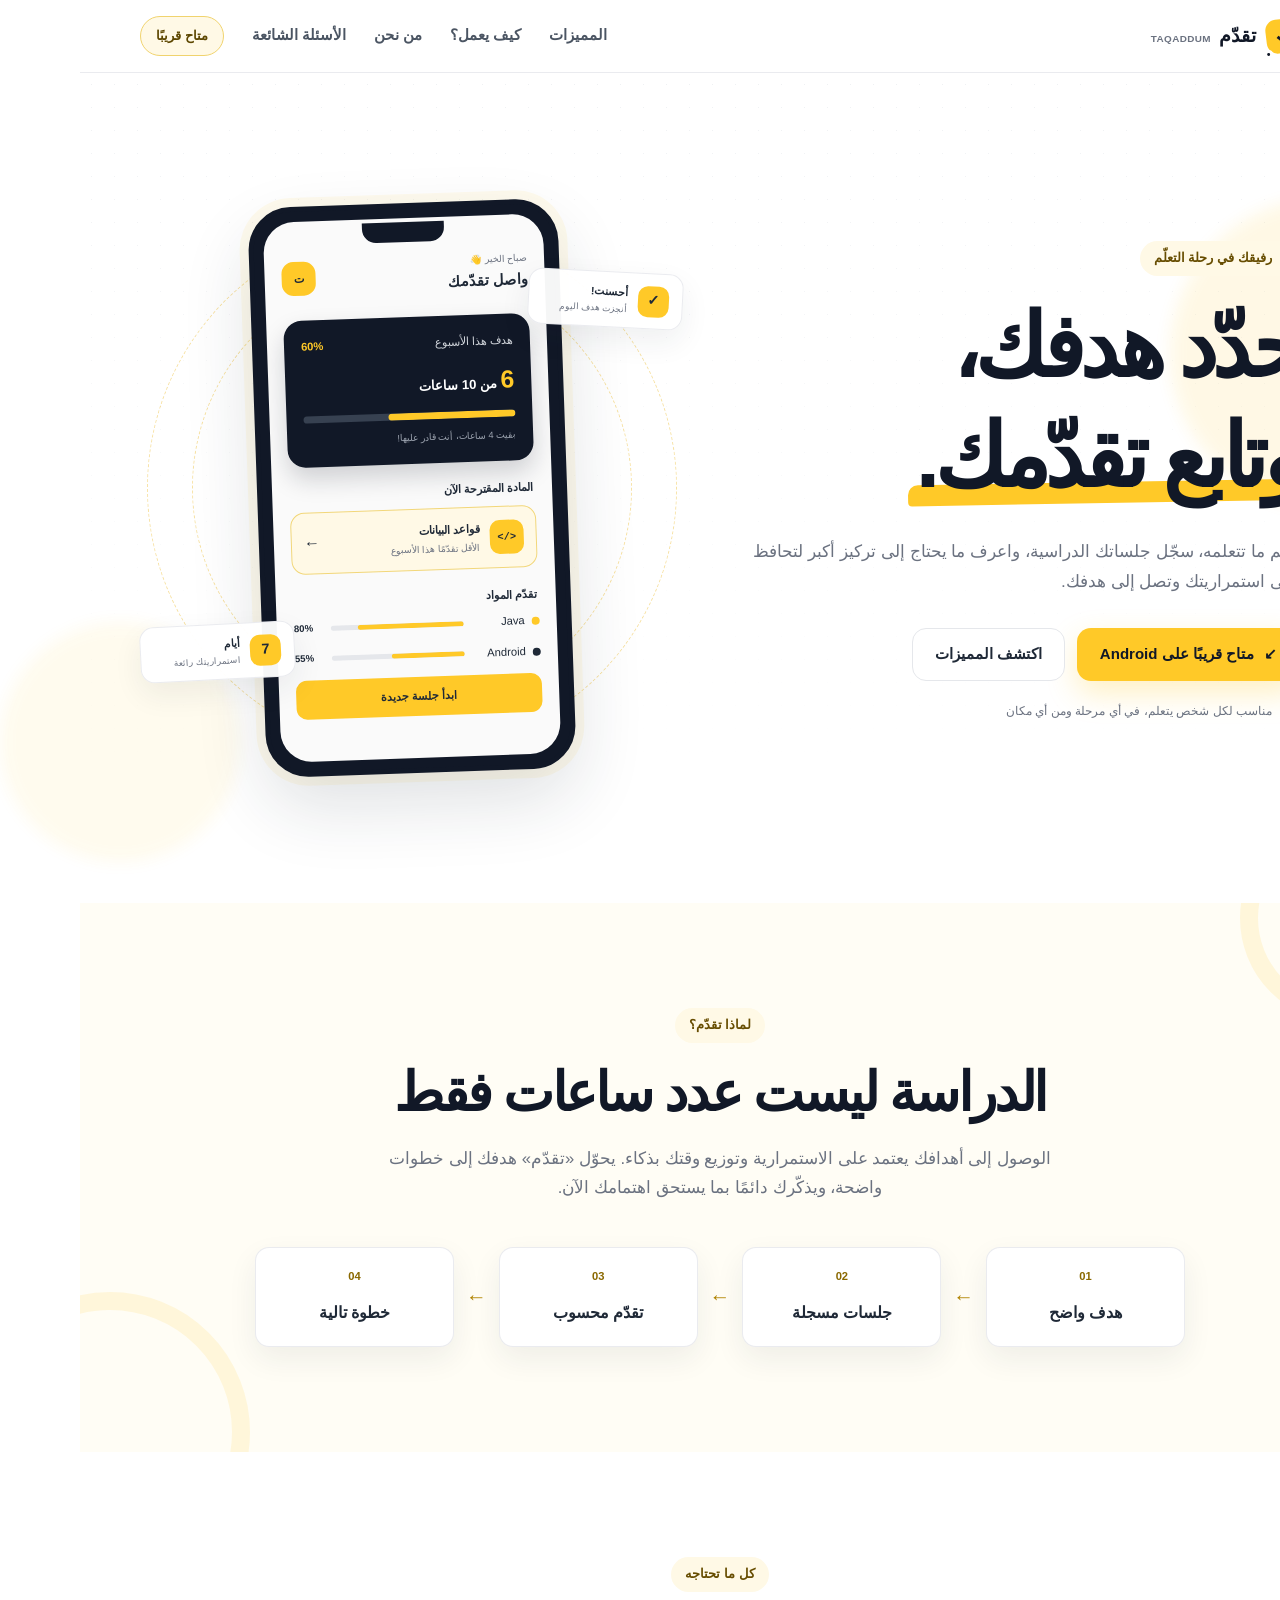
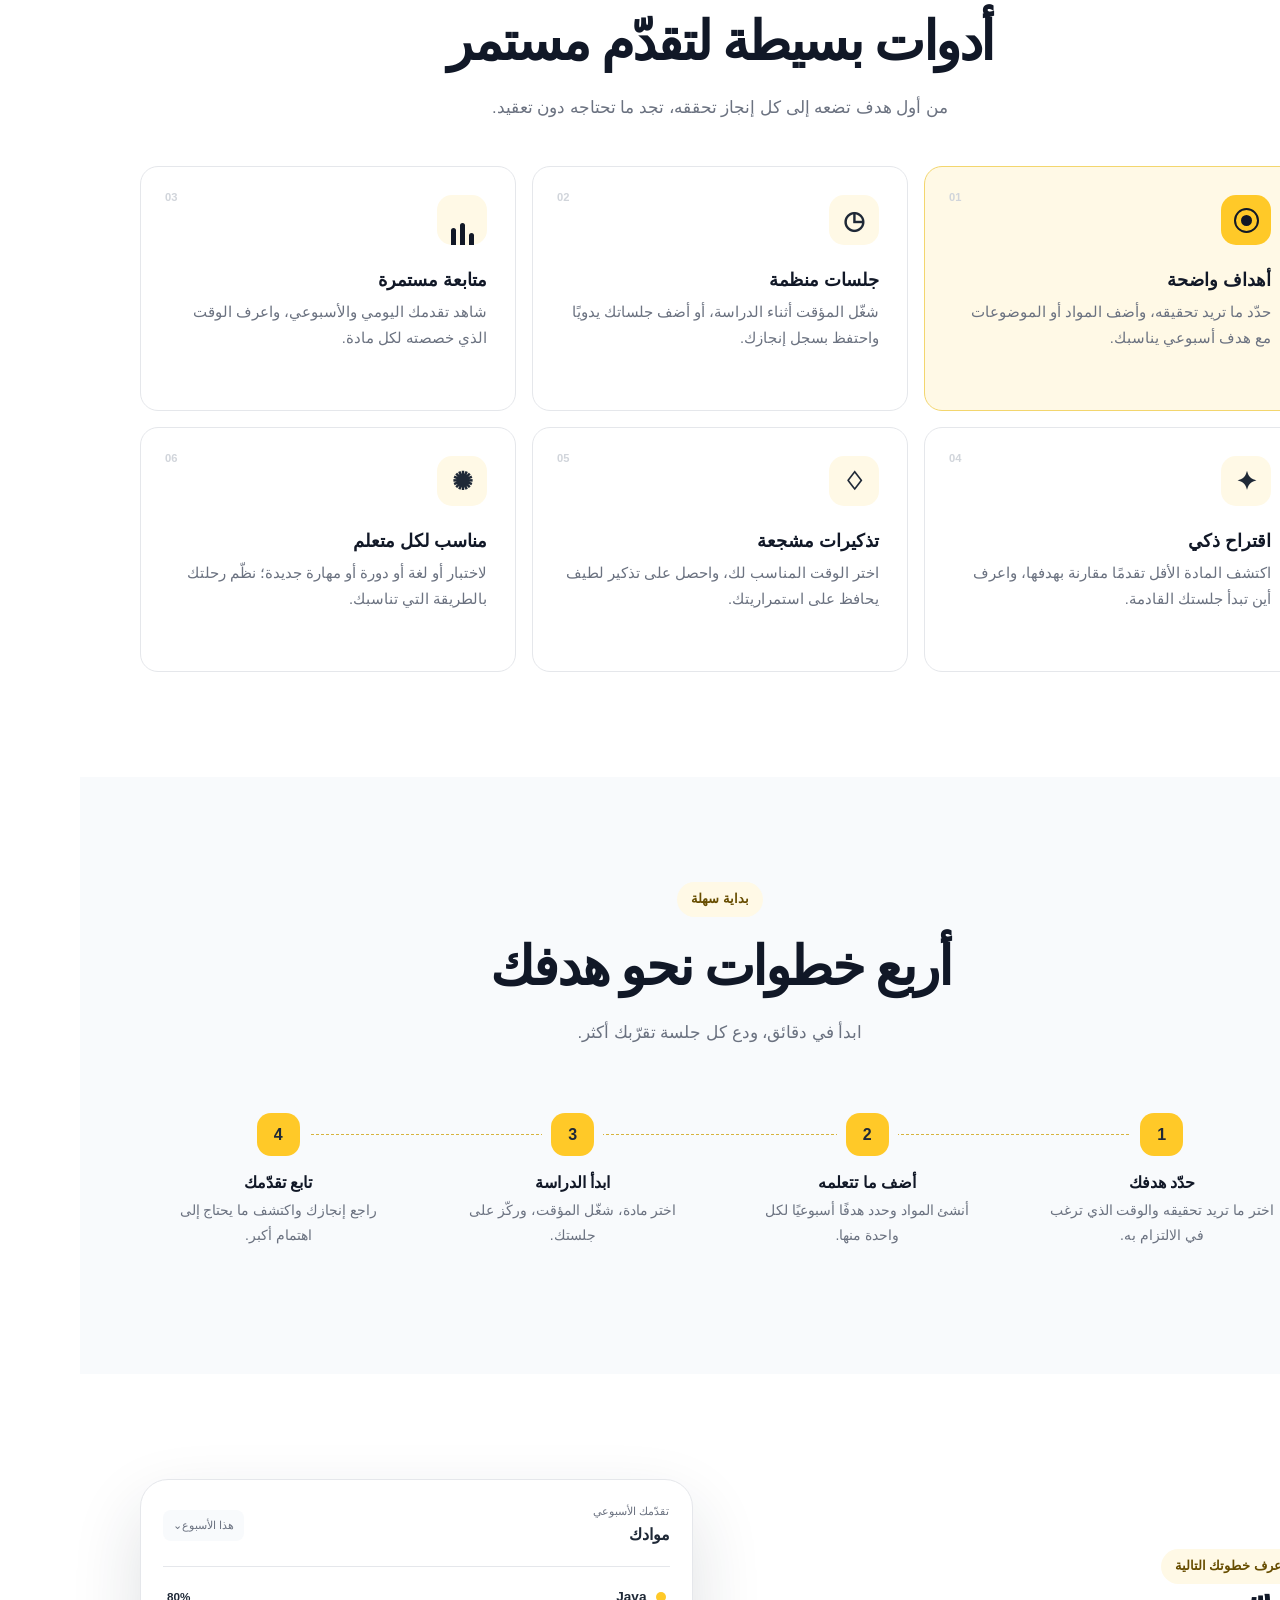
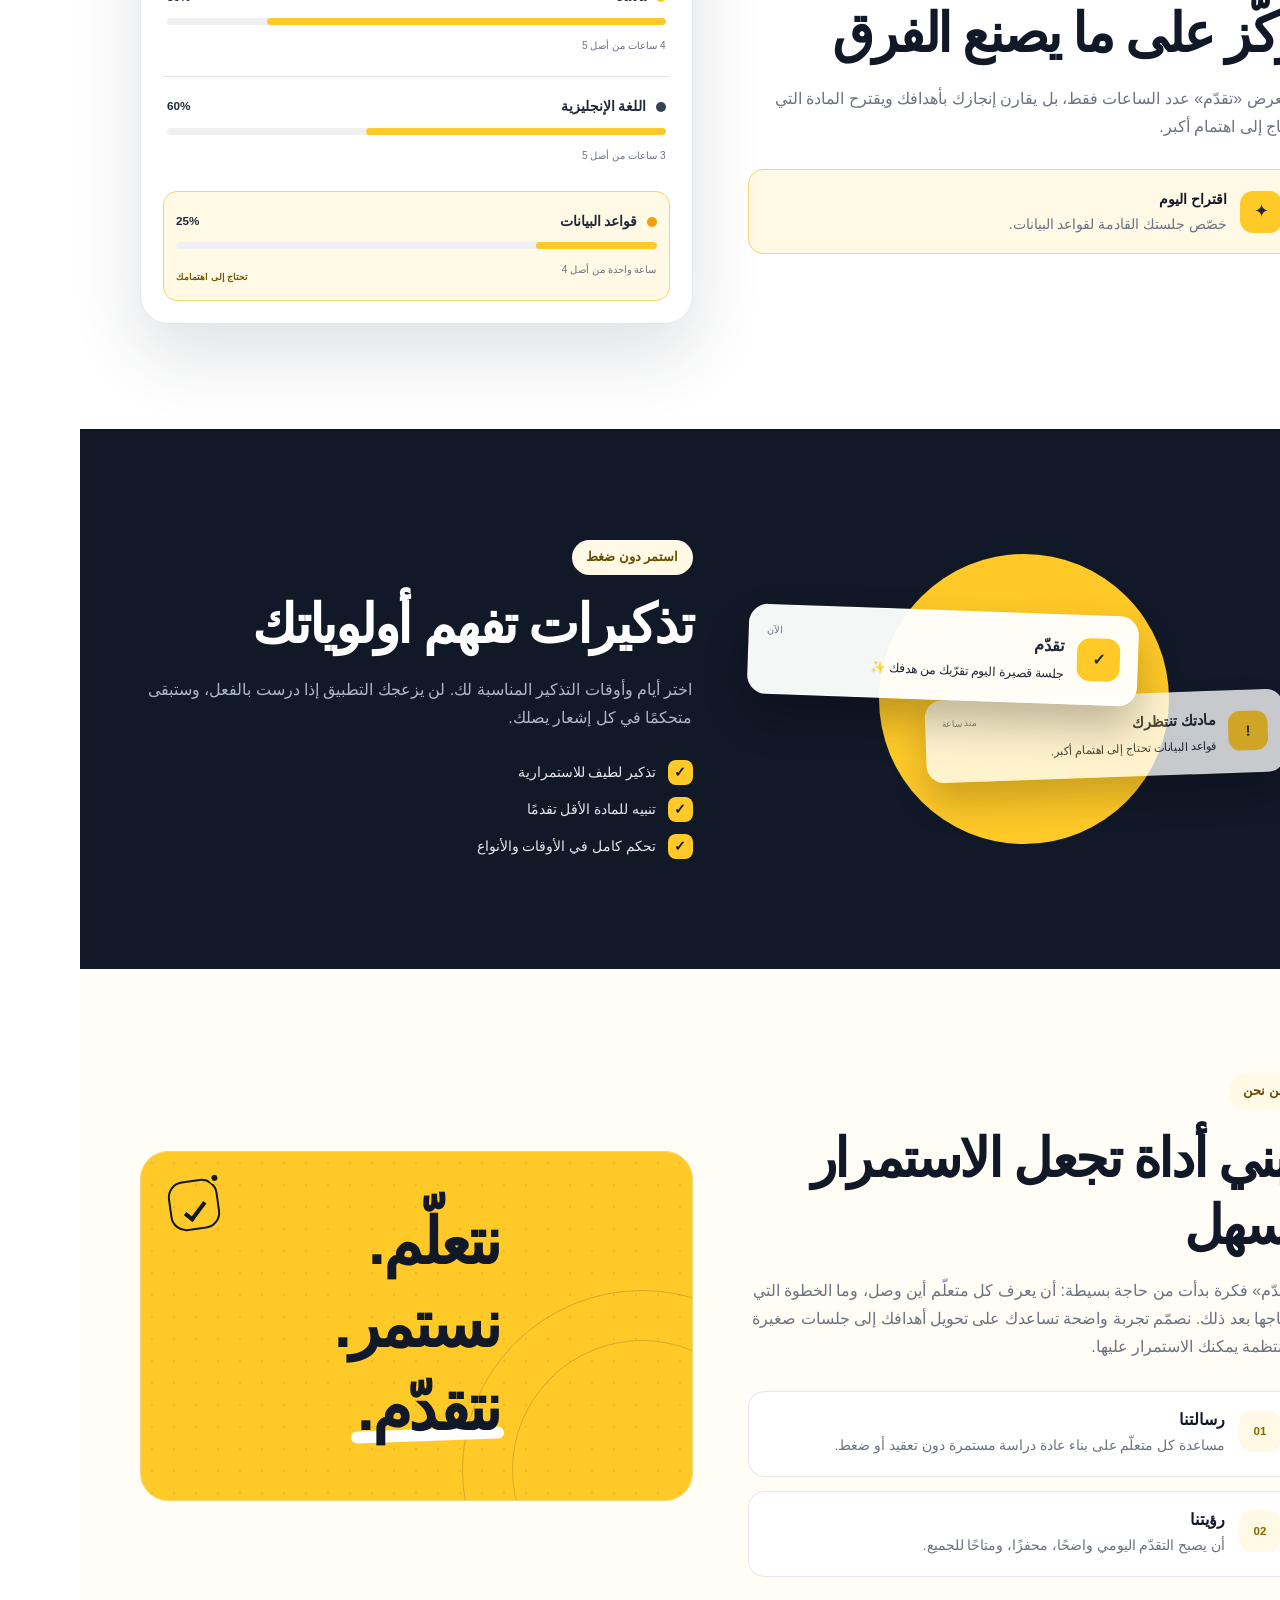
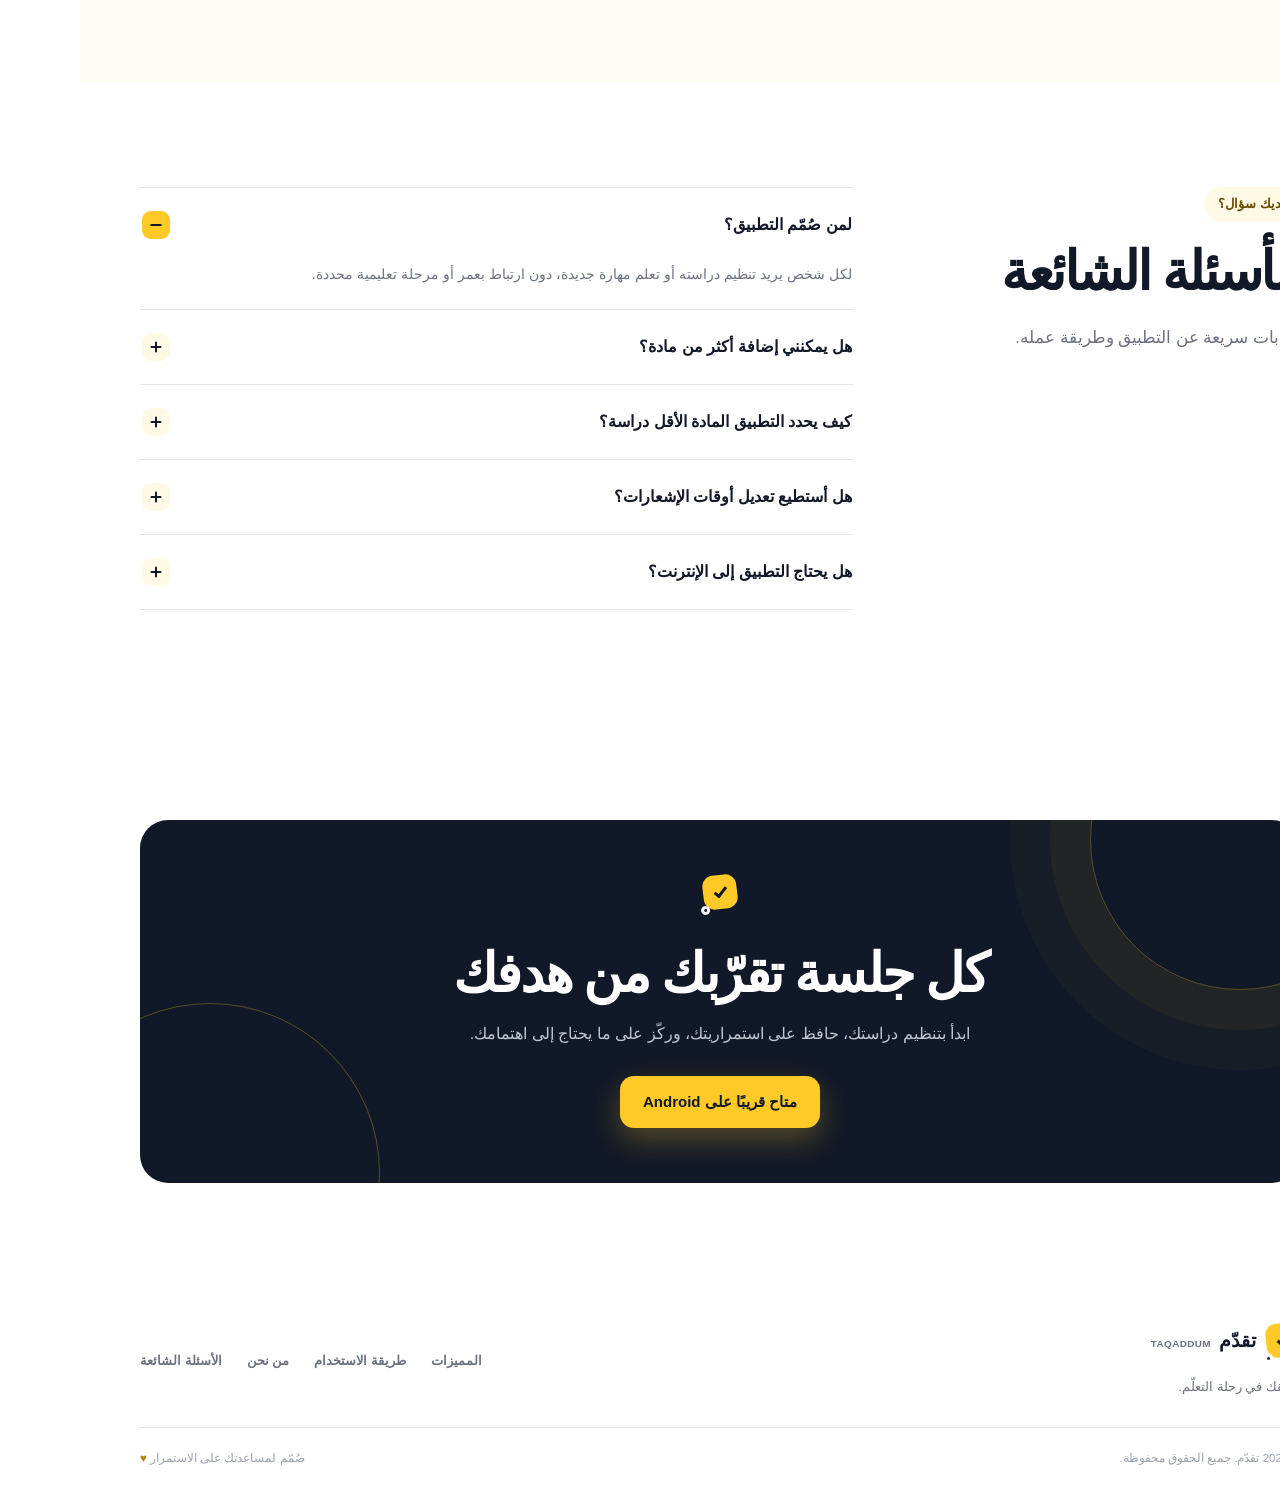
==== index.html @ 84a50752 "Build Taqaddum landing page" ====
<!doctype html>
<html lang="ar" dir="rtl" class="no-js">
<head>
  <meta charset="UTF-8">
  <meta name="viewport" content="width=device-width, initial-scale=1.0">
  <meta name="description" content="تقدّم تطبيق Android يساعدك على تحديد أهدافك الدراسية، تسجيل جلساتك، ومتابعة تقدمك باستمرار.">
  <meta name="theme-color" content="#ffc928">
  <meta property="og:type" content="website">
  <meta property="og:locale" content="ar_SA">
  <meta property="og:title" content="تقدّم | حدّد هدفك، وتابع تقدّمك">
  <meta property="og:description" content="نظّم ما تتعلمه، تابع جلساتك، واعرف ما يحتاج إلى تركيز أكبر.">
  <meta name="twitter:card" content="summary">
  <meta name="twitter:title" content="تقدّم | Taqaddum">
  <meta name="twitter:description" content="رفيقك لتنظيم الدراسة والمحافظة على الاستمرارية.">
  <title>تقدّم | حدّد هدفك، وتابع تقدّمك</title>
  <link rel="stylesheet" href="css/style.css">
  <script>document.documentElement.classList.replace("no-js", "js");</script>
  <script src="js/main.js" defer></script>
</head>
<body>
  <a class="skip-link" href="#main-content">انتقل إلى المحتوى الرئيسي</a>

  <header class="site-header">
    <div class="container header-inner">
      <a class="brand" href="#top" aria-label="تقدّم، الصفحة الرئيسية">
        <span class="brand-mark" aria-hidden="true"><span></span></span>
        <span class="brand-name">تقدّم <bdi lang="en">Taqaddum</bdi></span>
      </a>
      <button class="menu-toggle" type="button" aria-expanded="false" aria-controls="main-navigation" aria-label="فتح قائمة التنقل">
        <span></span><span></span><span></span>
      </button>
      <nav id="main-navigation" class="site-nav" aria-label="التنقل الرئيسي">
        <a href="#features">المميزات</a>
        <a href="#how-it-works">كيف يعمل؟</a>
        <a href="#about">من نحن</a>
        <a href="#faq">الأسئلة الشائعة</a>
        <span class="nav-status" aria-label="التطبيق متاح قريبًا">متاح قريبًا</span>
      </nav>
    </div>
  </header>

  <main id="main-content">
    <section id="top" class="hero section">
      <div class="hero-glow glow-one" aria-hidden="true"></div>
      <div class="hero-glow glow-two" aria-hidden="true"></div>
      <div class="container hero-grid">
        <div class="hero-copy">
          <span class="eyebrow"><span aria-hidden="true">●</span> رفيقك في رحلة التعلّم</span>
          <h1>حدّد هدفك،<br><span>وتابع تقدّمك.</span></h1>
          <p>نظّم ما تتعلمه، سجّل جلساتك الدراسية، واعرف ما يحتاج إلى تركيز أكبر لتحافظ على استمراريتك وتصل إلى هدفك.</p>
          <div class="hero-actions">
            <button class="button button-primary" type="button" disabled><span aria-hidden="true">↙</span> متاح قريبًا على Android</button>
            <a class="button button-secondary" href="#features">اكتشف المميزات</a>
          </div>
          <p class="hero-note"><span aria-hidden="true">✓</span> مناسب لكل شخص يتعلم، في أي مرحلة ومن أي مكان</p>
        </div>

        <div class="phone-stage" aria-label="نموذج توضيحي لشاشة تطبيق تقدّم">
          <div class="orbit orbit-one" aria-hidden="true"></div>
          <div class="orbit orbit-two" aria-hidden="true"></div>
          <div class="floating-chip chip-goal" aria-hidden="true">
            <span>✓</span><div><b>أحسنت!</b><small>أنجزت هدف اليوم</small></div>
          </div>
          <div class="floating-chip chip-streak" aria-hidden="true">
            <span>7</span><div><b>أيام</b><small>استمراريتك رائعة</small></div>
          </div>
          <div class="phone">
            <div class="phone-speaker" aria-hidden="true"></div>
            <div class="phone-screen">
              <div class="app-topbar">
                <div><small>صباح الخير 👋</small><strong>واصل تقدّمك</strong></div>
                <span class="avatar" aria-hidden="true">ت</span>
              </div>
              <article class="weekly-card">
                <div class="card-label-row"><span>هدف هذا الأسبوع</span><b>60%</b></div>
                <strong><span>6</span> من 10 ساعات</strong>
                <div class="progress-track" aria-label="أنجزت 60 بالمئة من هدف الأسبوع"><span style="width:60%"></span></div>
                <small>بقيت 4 ساعات، أنت قادر عليها!</small>
              </article>
              <p class="app-section-title">المادة المقترحة الآن</p>
              <article class="suggestion-card">
                <span class="subject-icon" aria-hidden="true">&lt;/&gt;</span>
                <div><strong>قواعد البيانات</strong><small>الأقل تقدّمًا هذا الأسبوع</small></div>
                <span class="arrow" aria-hidden="true">←</span>
              </article>
              <p class="app-section-title">تقدّم المواد</p>
              <div class="subject-row"><span class="subject-dot yellow"></span><span>Java</span><div class="mini-progress"><span style="width:80%"></span></div><b>80%</b></div>
              <div class="subject-row"><span class="subject-dot dark"></span><span>Android</span><div class="mini-progress"><span style="width:55%"></span></div><b>55%</b></div>
              <div class="start-session" aria-hidden="true">ابدأ جلسة جديدة</div>
            </div>
          </div>
        </div>
      </div>
    </section>

    <section class="problem section" aria-labelledby="problem-title">
      <div class="container narrow center-text">
        <span class="section-tag">لماذا تقدّم؟</span>
        <h2 id="problem-title">الدراسة ليست عدد ساعات فقط</h2>
        <p class="section-lead">الوصول إلى أهدافك يعتمد على الاستمرارية وتوزيع وقتك بذكاء. يحوّل «تقدّم» هدفك إلى خطوات واضحة، ويذكّرك دائمًا بما يستحق اهتمامك الآن.</p>
        <div class="problem-flow" aria-label="رحلة التقدم في التطبيق">
          <div><span>01</span><strong>هدف واضح</strong></div><i aria-hidden="true">←</i>
          <div><span>02</span><strong>جلسات مسجلة</strong></div><i aria-hidden="true">←</i>
          <div><span>03</span><strong>تقدّم محسوب</strong></div><i aria-hidden="true">←</i>
          <div><span>04</span><strong>خطوة تالية</strong></div>
        </div>
      </div>
    </section>

    <section id="features" class="features section" aria-labelledby="features-title">
      <div class="container">
        <div class="section-heading center-text">
          <span class="section-tag">كل ما تحتاجه</span>
          <h2 id="features-title">أدوات بسيطة لتقدّم مستمر</h2>
          <p>من أول هدف تضعه إلى كل إنجاز تحققه، تجد ما تحتاجه دون تعقيد.</p>
        </div>
        <div class="feature-grid">
          <article class="feature-card featured"><span class="feature-number">01</span><div class="feature-icon target-icon" aria-hidden="true"><span></span></div><h3>أهداف واضحة</h3><p>حدّد ما تريد تحقيقه، وأضف المواد أو الموضوعات مع هدف أسبوعي يناسبك.</p></article>
          <article class="feature-card"><span class="feature-number">02</span><div class="feature-icon" aria-hidden="true">◷</div><h3>جلسات منظمة</h3><p>شغّل المؤقت أثناء الدراسة، أو أضف جلساتك يدويًا واحتفظ بسجل إنجازك.</p></article>
          <article class="feature-card"><span class="feature-number">03</span><div class="feature-icon chart-icon" aria-hidden="true"><i></i><i></i><i></i></div><h3>متابعة مستمرة</h3><p>شاهد تقدمك اليومي والأسبوعي، واعرف الوقت الذي خصصته لكل مادة.</p></article>
          <article class="feature-card"><span class="feature-number">04</span><div class="feature-icon" aria-hidden="true">✦</div><h3>اقتراح ذكي</h3><p>اكتشف المادة الأقل تقدمًا مقارنة بهدفها، واعرف أين تبدأ جلستك القادمة.</p></article>
          <article class="feature-card"><span class="feature-number">05</span><div class="feature-icon" aria-hidden="true">♢</div><h3>تذكيرات مشجعة</h3><p>اختر الوقت المناسب لك، واحصل على تذكير لطيف يحافظ على استمراريتك.</p></article>
          <article class="feature-card"><span class="feature-number">06</span><div class="feature-icon" aria-hidden="true">✺</div><h3>مناسب لكل متعلم</h3><p>لاختبار أو لغة أو دورة أو مهارة جديدة؛ نظّم رحلتك بالطريقة التي تناسبك.</p></article>
        </div>
      </div>
    </section>

    <section id="how-it-works" class="how-it-works section" aria-labelledby="how-title">
      <div class="container">
        <div class="section-heading center-text"><span class="section-tag">بداية سهلة</span><h2 id="how-title">أربع خطوات نحو هدفك</h2><p>ابدأ في دقائق، ودع كل جلسة تقرّبك أكثر.</p></div>
        <ol class="steps-list">
          <li><span class="step-number">1</span><div><h3>حدّد هدفك</h3><p>اختر ما تريد تحقيقه والوقت الذي ترغب في الالتزام به.</p></div></li>
          <li><span class="step-number">2</span><div><h3>أضف ما تتعلمه</h3><p>أنشئ المواد وحدد هدفًا أسبوعيًا لكل واحدة منها.</p></div></li>
          <li><span class="step-number">3</span><div><h3>ابدأ الدراسة</h3><p>اختر مادة، شغّل المؤقت، وركّز على جلستك.</p></div></li>
          <li><span class="step-number">4</span><div><h3>تابع تقدّمك</h3><p>راجع إنجازك واكتشف ما يحتاج إلى اهتمام أكبر.</p></div></li>
        </ol>
      </div>
    </section>

    <section class="smart-suggestion section" aria-labelledby="suggestion-title">
      <div class="container suggestion-grid">
        <div class="suggestion-copy">
          <span class="section-tag">اعرف خطوتك التالية</span><h2 id="suggestion-title">ركّز على ما يصنع الفرق</h2>
          <p>لا يعرض «تقدّم» عدد الساعات فقط، بل يقارن إنجازك بأهدافك ويقترح المادة التي تحتاج إلى اهتمام أكبر.</p>
          <div class="tip-box"><span aria-hidden="true">✦</span><p><strong>اقتراح اليوم</strong>خصّص جلستك القادمة لقواعد البيانات.</p></div>
        </div>
        <div class="progress-panel" aria-label="مثال على تقدم المواد">
          <div class="panel-header"><div><small>تقدّمك الأسبوعي</small><strong>موادك</strong></div><span>هذا الأسبوع⌄</span></div>
          <div class="progress-item"><div><span class="panel-dot java"></span><strong>Java</strong><b>80%</b></div><div class="panel-track"><span style="width:80%"></span></div><small>4 ساعات من أصل 5</small></div>
          <div class="progress-item"><div><span class="panel-dot english"></span><strong>اللغة الإنجليزية</strong><b>60%</b></div><div class="panel-track"><span style="width:60%"></span></div><small>3 ساعات من أصل 5</small></div>
          <div class="progress-item needs-attention"><div><span class="panel-dot database"></span><strong>قواعد البيانات</strong><b>25%</b></div><div class="panel-track"><span style="width:25%"></span></div><small>ساعة واحدة من أصل 4</small><span class="attention-label">تحتاج إلى اهتمامك</span></div>
        </div>
      </div>
    </section>

    <section class="reminders section" aria-labelledby="reminders-title">
      <div class="container reminders-grid">
        <div class="notification-stack" aria-label="أمثلة على تذكيرات التطبيق">
          <article class="notification-card front"><span class="notification-logo">✓</span><div><strong>تقدّم</strong><small>الآن</small><p>جلسة قصيرة اليوم تقرّبك من هدفك ✨</p></div></article>
          <article class="notification-card back"><span class="notification-logo">!</span><div><strong>مادتك تنتظرك</strong><small>منذ ساعة</small><p>قواعد البيانات تحتاج إلى اهتمام أكبر.</p></div></article>
        </div>
        <div class="reminders-copy">
          <span class="section-tag">استمر دون ضغط</span><h2 id="reminders-title">تذكيرات تفهم أولوياتك</h2>
          <p>اختر أيام وأوقات التذكير المناسبة لك. لن يزعجك التطبيق إذا درست بالفعل، وستبقى متحكمًا في كل إشعار يصلك.</p>
          <ul class="check-list"><li><span>✓</span> تذكير لطيف للاستمرارية</li><li><span>✓</span> تنبيه للمادة الأقل تقدمًا</li><li><span>✓</span> تحكم كامل في الأوقات والأنواع</li></ul>
        </div>
      </div>
    </section>

    <section id="about" class="about section" aria-labelledby="about-title">
      <div class="container about-grid">
        <div class="about-visual" aria-hidden="true">
          <div class="about-mark"><span></span></div>
          <p>نتعلّم.<br>نستمر.<br><strong>نتقدّم.</strong></p>
          <span class="about-orbit orbit-small"></span>
          <span class="about-orbit orbit-large"></span>
        </div>
        <div class="about-copy">
          <span class="section-tag">من نحن</span>
          <h2 id="about-title">نبني أداة تجعل الاستمرار أسهل</h2>
          <p>
            «تقدّم» فكرة بدأت من حاجة بسيطة: أن يعرف كل متعلّم أين وصل، وما
            الخطوة التي يحتاجها بعد ذلك. نصمّم تجربة واضحة تساعدك على تحويل
            أهدافك إلى جلسات صغيرة ومنتظمة يمكنك الاستمرار عليها.
          </p>
          <div class="about-values">
            <article>
              <span aria-hidden="true">01</span>
              <div><h3>رسالتنا</h3><p>مساعدة كل متعلّم على بناء عادة دراسة مستمرة دون تعقيد أو ضغط.</p></div>
            </article>
            <article>
              <span aria-hidden="true">02</span>
              <div><h3>رؤيتنا</h3><p>أن يصبح التقدّم اليومي واضحًا، محفزًا، ومتاحًا للجميع.</p></div>
            </article>
          </div>
        </div>
      </div>
    </section>

    <section id="faq" class="faq section" aria-labelledby="faq-title">
      <div class="container faq-layout">
        <div class="faq-intro"><span class="section-tag">لديك سؤال؟</span><h2 id="faq-title">الأسئلة الشائعة</h2><p>إجابات سريعة عن التطبيق وطريقة عمله.</p></div>
        <div class="accordion">
          <article class="faq-item"><h3><button type="button" aria-expanded="true" aria-controls="answer-1" id="question-1"><span>لمن صُمّم التطبيق؟</span><i aria-hidden="true"></i></button></h3><div class="faq-answer" id="answer-1" role="region" aria-labelledby="question-1"><p>لكل شخص يريد تنظيم دراسته أو تعلم مهارة جديدة، دون ارتباط بعمر أو مرحلة تعليمية محددة.</p></div></article>
          <article class="faq-item"><h3><button type="button" aria-expanded="true" aria-controls="answer-2" id="question-2"><span>هل يمكنني إضافة أكثر من مادة؟</span><i aria-hidden="true"></i></button></h3><div class="faq-answer" id="answer-2" role="region" aria-labelledby="question-2"><p>نعم، يمكنك إضافة عدة مواد أو موضوعات وتحديد هدف أسبوعي مختلف لكل واحد منها.</p></div></article>
          <article class="faq-item"><h3><button type="button" aria-expanded="true" aria-controls="answer-3" id="question-3"><span>كيف يحدد التطبيق المادة الأقل دراسة؟</span><i aria-hidden="true"></i></button></h3><div class="faq-answer" id="answer-3" role="region" aria-labelledby="question-3"><p>يقارن الوقت الذي درسته بالهدف المحدد لكل مادة، ثم يعرض المادة صاحبة أقل نسبة تقدم.</p></div></article>
          <article class="faq-item"><h3><button type="button" aria-expanded="true" aria-controls="answer-4" id="question-4"><span>هل أستطيع تعديل أوقات الإشعارات؟</span><i aria-hidden="true"></i></button></h3><div class="faq-answer" id="answer-4" role="region" aria-labelledby="question-4"><p>نعم، يمكنك اختيار الأيام والأوقات، والتحكم في كل نوع من الإشعارات أو إيقافه.</p></div></article>
          <article class="faq-item"><h3><button type="button" aria-expanded="true" aria-controls="answer-5" id="question-5"><span>هل يحتاج التطبيق إلى الإنترنت؟</span><i aria-hidden="true"></i></button></h3><div class="faq-answer" id="answer-5" role="region" aria-labelledby="question-5"><p>يمكن استخدام الوظائف الأساسية ومتابعة جلساتك دون اتصال بالإنترنت.</p></div></article>
        </div>
      </div>
    </section>

    <section class="final-cta section" aria-labelledby="cta-title">
      <div class="container"><div class="cta-card">
        <div class="cta-decoration decoration-one" aria-hidden="true"></div><div class="cta-decoration decoration-two" aria-hidden="true"></div>
        <span class="brand-mark brand-mark-light" aria-hidden="true"><span></span></span>
        <h2 id="cta-title">كل جلسة تقرّبك من هدفك</h2>
        <p>ابدأ بتنظيم دراستك، حافظ على استمراريتك، وركّز على ما يحتاج إلى اهتمامك.</p>
        <button class="button button-light" type="button" disabled>متاح قريبًا على Android</button>
      </div></div>
    </section>
  </main>

  <footer class="site-footer">
    <div class="container footer-main">
      <div><a class="brand" href="#top" aria-label="تقدّم، العودة إلى أعلى الصفحة"><span class="brand-mark" aria-hidden="true"><span></span></span><span class="brand-name">تقدّم <bdi lang="en">Taqaddum</bdi></span></a><p>رفيقك في رحلة التعلّم.</p></div>
      <nav aria-label="روابط التذييل"><a href="#features">المميزات</a><a href="#how-it-works">طريقة الاستخدام</a><a href="#about">من نحن</a><a href="#faq">الأسئلة الشائعة</a></nav>
    </div>
    <div class="container footer-bottom"><p>© 2026 تقدّم. جميع الحقوق محفوظة.</p><p>صُمّم لمساعدتك على الاستمرار <span aria-hidden="true">♥</span></p></div>
  </footer>
</body>
</html>
---- css/style.css ----
:root {
  --white: #fff;
  --yellow: #ffc928;
  --yellow-dark: #8a6800;
  --yellow-soft: #fff9e6;
  --yellow-pale: #fffdf5;
  --ink: #1f2937;
  --ink-deep: #111827;
  --muted: #6b7280;
  --line: #e5e7eb;
  --surface: #f8fafc;
  --shadow-sm: 0 12px 30px rgba(31, 41, 55, .07);
  --shadow-lg: 0 30px 70px rgba(31, 41, 55, .14);
  --radius: 18px;
  --container: 1160px;
}

*, *::before, *::after { box-sizing: border-box; }
html { scroll-behavior: smooth; scroll-padding-top: 90px; }
body {
  margin: 0;
  min-width: 320px;
  overflow-x: hidden;
  color: var(--ink);
  background: var(--white);
  font-family: Tahoma, Arial, "Segoe UI", sans-serif;
  line-height: 1.75;
  -webkit-font-smoothing: antialiased;
}
button, a { font: inherit; }
button { color: inherit; }
a { color: inherit; text-decoration: none; }
h1, h2, h3, p { margin-top: 0; }
h1, h2, h3 { color: var(--ink-deep); line-height: 1.25; }
h2 { margin-bottom: 18px; font-size: clamp(2rem, 6vw, 3.35rem); letter-spacing: -.045em; }
.container { width: min(calc(100% - 36px), var(--container)); margin-inline: auto; }
.narrow { max-width: 930px; }
.section { position: relative; padding-block: 82px; }
.center-text { text-align: center; }
.section-tag, .eyebrow {
  display: inline-flex;
  align-items: center;
  gap: 8px;
  margin-bottom: 16px;
  padding: 6px 14px;
  border-radius: 99px;
  color: #674d00;
  background: var(--yellow-soft);
  font-size: .82rem;
  font-weight: 800;
}
.section-lead, .section-heading > p, .faq-intro > p {
  max-width: 680px;
  margin-inline: auto;
  color: var(--muted);
  font-size: 1.04rem;
}
[hidden] { display: none !important; }
:focus-visible { outline: 3px solid var(--ink-deep); outline-offset: 4px; }
.skip-link {
  position: fixed;
  z-index: 1000;
  top: 12px;
  right: 12px;
  padding: 10px 16px;
  border-radius: 8px;
  background: var(--yellow);
  font-weight: 800;
  transform: translateY(-160%);
  transition: transform .2s ease;
}
.skip-link:focus { transform: translateY(0); }

/* Header */
.site-header {
  position: sticky;
  z-index: 100;
  top: 0;
  border-bottom: 1px solid rgba(229, 231, 235, .8);
  background: rgba(255, 255, 255, .92);
  backdrop-filter: blur(16px);
}
.header-inner { position: relative; display: flex; min-height: 72px; align-items: center; justify-content: space-between; }
.brand { display: inline-flex; align-items: center; gap: 10px; font-weight: 900; }
.brand-name { display: flex; align-items: baseline; gap: 8px; color: var(--ink-deep); font-size: 1.18rem; }
.brand-name bdi { color: var(--muted); font-size: .62rem; font-weight: 600; letter-spacing: .04em; text-transform: uppercase; }
.brand-mark {
  position: relative;
  display: grid;
  width: 34px;
  height: 34px;
  place-items: center;
  border-radius: 11px;
  background: var(--yellow);
  transform: rotate(-7deg);
}
.brand-mark::before, .brand-mark span { position: absolute; content: ""; }
.brand-mark::before {
  width: 13px;
  height: 7px;
  border-bottom: 3px solid var(--ink-deep);
  border-left: 3px solid var(--ink-deep);
  transform: rotate(-45deg) translate(1px, -1px);
}
.brand-mark span { bottom: -4px; left: -4px; width: 9px; height: 9px; border: 3px solid var(--white); border-radius: 50%; background: var(--ink-deep); }
.menu-toggle { display: none; width: 44px; height: 44px; padding: 10px; border: 1px solid var(--line); border-radius: 12px; background: var(--white); cursor: pointer; }
.menu-toggle span { display: block; width: 100%; height: 2px; margin-block: 5px; border-radius: 9px; background: var(--ink-deep); transition: transform .2s, opacity .2s; }
.menu-toggle[aria-expanded="true"] span:nth-child(1) { transform: translateY(7px) rotate(45deg); }
.menu-toggle[aria-expanded="true"] span:nth-child(2) { opacity: 0; }
.menu-toggle[aria-expanded="true"] span:nth-child(3) { transform: translateY(-7px) rotate(-45deg); }
.site-nav { display: flex; align-items: center; gap: 28px; color: #4b5563; font-size: .92rem; font-weight: 700; }
.site-nav a { position: relative; padding-block: 7px; }
.site-nav a::after { position: absolute; right: 0; bottom: 0; width: 0; height: 2px; border-radius: 2px; background: var(--yellow); content: ""; transition: width .2s; }
.site-nav a:hover::after, .site-nav a:focus-visible::after { width: 100%; }
.nav-status { padding: 8px 15px; border: 1px solid #f0d36e; border-radius: 99px; color: #5d4700; background: var(--yellow-soft); font-size: .8rem; }

/* Hero */
.hero { min-height: calc(100vh - 72px); display: flex; align-items: center; padding-block: 70px 100px; isolation: isolate; }
.hero::before {
  position: absolute;
  z-index: -2;
  inset: 0;
  background-image: radial-gradient(#d9dde3 .7px, transparent .7px);
  background-size: 23px 23px;
  opacity: .42;
  content: "";
  mask-image: linear-gradient(to bottom, #000, transparent 85%);
}
.hero-glow { position: absolute; z-index: -1; border-radius: 50%; filter: blur(8px); opacity: .65; }
.glow-one { top: 15%; right: -120px; width: 310px; height: 310px; background: rgba(255, 201, 40, .18); }
.glow-two { bottom: 5%; left: -80px; width: 240px; height: 240px; background: rgba(255, 201, 40, .12); }
.hero-grid { display: grid; align-items: center; gap: 60px; }
.hero-copy { text-align: center; }
.eyebrow span { color: #b18400; font-size: .65rem; }
.hero h1 { max-width: 700px; margin-bottom: 24px; font-size: clamp(3rem, 12vw, 5.5rem); letter-spacing: -.065em; }
.hero h1 span { position: relative; z-index: 0; display: inline-block; }
.hero h1 span::after { position: absolute; z-index: -1; right: -2%; bottom: 8%; width: 104%; height: 19%; border-radius: 10px 3px 8px 4px; background: var(--yellow); content: ""; transform: rotate(-1deg); }
.hero-copy > p { max-width: 610px; margin-inline: auto; color: var(--muted); font-size: 1.08rem; }
.hero-actions { display: flex; flex-direction: column; gap: 12px; margin-block: 32px 20px; }
.button { display: inline-flex; min-height: 52px; align-items: center; justify-content: center; gap: 10px; padding: 12px 22px; border: 1px solid transparent; border-radius: 14px; font-size: .94rem; font-weight: 900; transition: transform .2s, box-shadow .2s, background .2s; }
.button-primary, .button-light { color: var(--ink-deep); background: var(--yellow); box-shadow: 0 12px 30px rgba(255, 201, 40, .28); }
.button:disabled { cursor: not-allowed; opacity: 1; }
.button-secondary { border-color: var(--line); background: var(--white); }
.button-secondary:hover { border-color: #cbd0d8; box-shadow: var(--shadow-sm); transform: translateY(-2px); }
.hero-note { display: flex; align-items: center; justify-content: center; gap: 8px; font-size: .78rem !important; }
.hero-note span { display: grid; width: 20px; height: 20px; place-items: center; border-radius: 50%; color: #496000; background: var(--yellow-soft); font-weight: 900; }

/* Phone mockup */
.phone-stage { position: relative; min-height: 590px; display: grid; place-items: center; direction: rtl; }
.orbit { position: absolute; border: 1px dashed rgba(232, 174, 0, .36); border-radius: 50%; }
.orbit-one { width: 440px; height: 440px; }
.orbit-two { width: 530px; height: 530px; }
.phone { position: relative; z-index: 2; width: min(310px, 82vw); padding: 10px; border: 5px solid var(--ink-deep); border-radius: 43px; background: var(--ink-deep); box-shadow: var(--shadow-lg), 0 0 0 9px rgba(255, 201, 40, .08); transform: rotate(-2deg); }
.phone-speaker { position: absolute; z-index: 4; top: 14px; left: 50%; width: 82px; height: 20px; border-radius: 0 0 14px 14px; background: var(--ink-deep); transform: translateX(-50%); }
.phone-screen { min-height: 540px; padding: 36px 17px 20px; overflow: hidden; border-radius: 31px; background: #fafafa; font-size: .7rem; }
.app-topbar, .card-label-row, .suggestion-card, .subject-row, .panel-header, .progress-item > div, .notification-card { display: flex; align-items: center; }
.app-topbar { justify-content: space-between; margin-bottom: 20px; }
.app-topbar small, .app-topbar strong, .suggestion-card strong, .suggestion-card small { display: block; }
.app-topbar small { color: var(--muted); }
.app-topbar strong { margin-top: 1px; font-size: .91rem; }
.avatar { display: grid; width: 34px; height: 34px; place-items: center; border-radius: 12px; background: var(--yellow); font-weight: 900; }
.weekly-card { padding: 17px; border-radius: 18px; background: var(--ink-deep); color: var(--white); box-shadow: 0 12px 25px rgba(17, 24, 39, .18); }
.card-label-row { justify-content: space-between; color: #d1d5db; }
.card-label-row b { color: var(--yellow); }
.weekly-card > strong { display: block; margin-block: 8px; font-size: .82rem; }
.weekly-card > strong span { color: var(--yellow); font-size: 1.55rem; }
.weekly-card > small { color: #9ca3af; }
.progress-track, .mini-progress, .panel-track { overflow: hidden; border-radius: 99px; background: #374151; }
.progress-track { height: 7px; margin-bottom: 8px; }
.progress-track span, .mini-progress span, .panel-track span { display: block; height: 100%; border-radius: inherit; background: var(--yellow); }
.app-section-title { margin: 18px 2px 7px; font-weight: 900; }
.suggestion-card { gap: 10px; padding: 12px; border: 1px solid #f2d77a; border-radius: 14px; background: var(--yellow-soft); }
.suggestion-card > div { min-width: 0; flex: 1; }
.suggestion-card small { color: var(--muted); font-size: .58rem; }
.subject-icon { display: grid; width: 34px; height: 34px; place-items: center; border-radius: 10px; background: var(--yellow); font-family: Consolas, monospace; font-size: .65rem; font-weight: 900; }
.arrow { font-size: 1rem; }
.subject-row { gap: 7px; margin-bottom: 11px; }
.subject-dot { width: 8px; height: 8px; border-radius: 50%; }
.subject-dot.yellow { background: var(--yellow); }
.subject-dot.dark { background: var(--ink); }
.subject-row > span:nth-child(2) { width: 54px; }
.mini-progress { height: 5px; flex: 1; background: #e5e7eb; }
.subject-row b { width: 30px; font-size: .6rem; text-align: left; }
.start-session { margin-top: 8px; padding: 10px; border-radius: 11px; background: var(--yellow); text-align: center; font-weight: 900; }
.floating-chip { position: absolute; z-index: 3; display: none; align-items: center; gap: 10px; min-width: 155px; padding: 10px 13px; border: 1px solid rgba(229, 231, 235, .8); border-radius: 14px; background: rgba(255, 255, 255, .96); box-shadow: var(--shadow-sm); font-size: .67rem; }
.floating-chip > span { display: grid; width: 31px; height: 31px; place-items: center; border-radius: 10px; background: var(--yellow); font-size: .9rem; font-weight: 900; }
.floating-chip b, .floating-chip small { display: block; }
.floating-chip small { color: var(--muted); font-size: .55rem; }
.chip-goal { top: 15%; right: 0; transform: rotate(3deg); }
.chip-streak { bottom: 19%; left: 0; transform: rotate(-3deg); }

/* Story and features */
.problem { overflow: hidden; background: var(--yellow-pale); }
.problem::before, .problem::after { position: absolute; border: 18px solid rgba(255, 201, 40, .13); border-radius: 50%; content: ""; }
.problem::before { top: -90px; right: -90px; width: 210px; height: 210px; }
.problem::after { bottom: -120px; left: -110px; width: 280px; height: 280px; }
.problem-flow { position: relative; z-index: 1; display: grid; gap: 12px; margin-top: 45px; }
.problem-flow div { display: flex; align-items: center; gap: 12px; padding: 13px 17px; border: 1px solid rgba(229, 231, 235, .8); border-radius: 14px; background: var(--white); box-shadow: var(--shadow-sm); }
.problem-flow div span { color: var(--yellow-dark); font-size: .7rem; font-weight: 900; }
.problem-flow i { display: none; color: #b18400; font-size: 1.3rem; font-style: normal; }
.section-heading { margin-bottom: 44px; }
.feature-grid { display: grid; gap: 16px; }
.feature-card { position: relative; min-height: 245px; padding: 28px; overflow: hidden; border: 1px solid var(--line); border-radius: var(--radius); background: var(--white); transition: transform .25s, box-shadow .25s, border-color .25s; }
.feature-card:hover { border-color: #efd568; box-shadow: var(--shadow-sm); transform: translateY(-5px); }
.feature-card.featured { border-color: #f3d66e; background: var(--yellow-soft); }
.feature-number { position: absolute; top: 21px; left: 24px; color: #d1d5db; font-size: .7rem; font-weight: 900; }
.feature-icon { display: grid; width: 50px; height: 50px; margin-bottom: 23px; place-items: center; border-radius: 15px; background: var(--yellow-soft); font-size: 1.55rem; font-weight: 900; }
.featured .feature-icon { background: var(--yellow); }
.target-icon { position: relative; }
.target-icon::before, .target-icon span { position: absolute; border: 2px solid var(--ink-deep); border-radius: 50%; content: ""; }
.target-icon::before { width: 25px; height: 25px; }
.target-icon span { width: 11px; height: 11px; background: var(--ink-deep); }
.chart-icon { display: flex; align-items: flex-end; justify-content: center; gap: 4px; }
.chart-icon i { width: 5px; border-radius: 4px 4px 0 0; background: var(--ink-deep); }
.chart-icon i:nth-child(1) { height: 12px; } .chart-icon i:nth-child(2) { height: 22px; } .chart-icon i:nth-child(3) { height: 17px; }
.feature-card h3 { margin-bottom: 9px; font-size: 1.15rem; }
.feature-card p { margin-bottom: 0; color: var(--muted); font-size: .91rem; }

/* Steps */
.how-it-works { background: var(--surface); }
.steps-list { display: grid; gap: 18px; margin: 0; padding: 0; list-style: none; }
.steps-list li { position: relative; display: flex; gap: 17px; padding: 22px; border: 1px solid var(--line); border-radius: var(--radius); background: var(--white); }
.step-number { display: grid; width: 43px; height: 43px; flex: 0 0 43px; place-items: center; border-radius: 14px; background: var(--yellow); font-weight: 900; }
.steps-list h3 { margin-bottom: 5px; font-size: 1rem; }
.steps-list p { margin-bottom: 0; color: var(--muted); font-size: .87rem; }

/* Progress recommendation */
.suggestion-grid, .reminders-grid { display: grid; align-items: center; gap: 55px; }
.suggestion-copy > p, .reminders-copy > p { color: var(--muted); font-size: 1rem; }
.tip-box { display: flex; align-items: center; gap: 13px; margin-top: 28px; padding: 17px; border: 1px solid #f2d77a; border-radius: 15px; background: var(--yellow-soft); }
.tip-box > span { display: grid; width: 42px; height: 42px; flex: 0 0 42px; place-items: center; border-radius: 13px; background: var(--yellow); font-size: 1.1rem; }
.tip-box p, .tip-box strong { display: block; margin: 0; }
.tip-box p { color: var(--muted); font-size: .87rem; }
.tip-box strong { color: var(--ink-deep); }
.progress-panel { padding: 22px; border: 1px solid var(--line); border-radius: 28px; background: var(--white); box-shadow: var(--shadow-lg); }
.panel-header { justify-content: space-between; padding-bottom: 17px; border-bottom: 1px solid var(--line); }
.panel-header small, .panel-header strong { display: block; }
.panel-header small { color: var(--muted); font-size: .68rem; }
.panel-header > span { padding: 6px 10px; border-radius: 8px; color: var(--muted); background: var(--surface); font-size: .68rem; }
.progress-item { position: relative; padding: 18px 4px; }
.progress-item + .progress-item { border-top: 1px solid var(--line); }
.progress-item > div:first-child { gap: 9px; }
.progress-item strong { flex: 1; font-size: .85rem; }
.progress-item b { font-size: .73rem; }
.panel-dot { width: 10px; height: 10px; border-radius: 50%; }
.panel-dot.java { background: var(--yellow); } .panel-dot.english { background: #334155; } .panel-dot.database { background: #f59e0b; }
.panel-track { height: 7px; margin-block: 9px 5px; background: #eef0f2; }
.progress-item > small { color: var(--muted); font-size: .63rem; }
.needs-attention { margin-top: 5px; padding-inline: 12px; border: 1px solid #f3d66e !important; border-radius: 14px; background: var(--yellow-soft); }
.attention-label { position: absolute; bottom: 15px; left: 12px; color: #755900; font-size: .58rem; font-weight: 800; }

/* Reminders */
.reminders { overflow: hidden; background: var(--ink-deep); }
.reminders h2, .reminders-copy { color: var(--white); }
.reminders-copy > p { color: #aeb6c3; }
.notification-stack { position: relative; min-height: 330px; display: grid; align-content: center; direction: rtl; }
.notification-stack::before { position: absolute; top: 50%; left: 50%; width: 290px; height: 290px; border-radius: 50%; background: var(--yellow); content: ""; transform: translate(-50%, -50%); }
.notification-card { position: relative; z-index: 2; gap: 13px; width: min(100%, 390px); padding: 17px; border: 1px solid rgba(255, 255, 255, .75); border-radius: 19px; background: rgba(255, 255, 255, .96); box-shadow: 0 22px 40px rgba(0, 0, 0, .25); }
.notification-card.front { justify-self: end; transform: rotate(2deg); }
.notification-card.back { z-index: 1; justify-self: start; opacity: .8; transform: translateY(-8px) rotate(-2deg) scale(.92); }
.notification-logo { display: grid; width: 43px; height: 43px; flex: 0 0 43px; place-items: center; border-radius: 13px; background: var(--yellow); font-weight: 900; }
.notification-card > div { min-width: 0; flex: 1; }
.notification-card small { float: left; color: var(--muted); font-size: .6rem; }
.notification-card p { margin: 4px 0 0; color: var(--ink); font-size: .78rem; }
.check-list { display: grid; gap: 12px; margin: 28px 0 0; padding: 0; list-style: none; }
.check-list li { display: flex; align-items: center; gap: 11px; color: #e5e7eb; font-size: .9rem; }
.check-list span { display: grid; width: 25px; height: 25px; place-items: center; border-radius: 8px; color: var(--ink-deep); background: var(--yellow); font-weight: 900; }

/* About */
.about { overflow: hidden; background: var(--yellow-pale); }
.about-grid { display: grid; align-items: center; gap: 55px; }
.about-copy > p { max-width: 660px; color: var(--muted); font-size: 1rem; }
.about-visual {
  position: relative;
  min-height: 350px;
  display: grid;
  place-items: center;
  overflow: hidden;
  border: 1px solid #f2d77a;
  border-radius: 28px;
  background: var(--yellow);
  isolation: isolate;
}
.about-visual::before {
  position: absolute;
  z-index: -2;
  inset: 0;
  background-image: radial-gradient(rgba(17, 24, 39, .22) .8px, transparent .8px);
  background-size: 22px 22px;
  content: "";
  opacity: .35;
}
.about-visual > p { margin: 0; color: var(--ink-deep); font-size: clamp(2.3rem, 8vw, 4rem); font-weight: 900; line-height: 1.3; letter-spacing: -.05em; }
.about-visual > p strong { position: relative; z-index: 1; }
.about-visual > p strong::after { position: absolute; z-index: -1; right: -4%; bottom: 3px; width: 108%; height: 12px; border-radius: 8px; background: var(--white); content: ""; transform: rotate(-2deg); }
.about-mark { position: absolute; top: 28px; left: 28px; width: 50px; height: 50px; border: 2px solid var(--ink-deep); border-radius: 16px; transform: rotate(-8deg); }
.about-mark::before, .about-mark::after { position: absolute; content: ""; }
.about-mark::before { top: 22px; left: 12px; width: 23px; height: 11px; border-bottom: 4px solid var(--ink-deep); border-left: 4px solid var(--ink-deep); transform: rotate(-45deg); }
.about-mark::after { top: -7px; right: -7px; width: 12px; height: 12px; border: 3px solid var(--yellow); border-radius: 50%; background: var(--ink-deep); }
.about-orbit { position: absolute; z-index: -1; border: 1px solid rgba(17, 24, 39, .18); border-radius: 50%; }
.orbit-small { right: -80px; bottom: -100px; width: 260px; height: 260px; }
.orbit-large { right: -130px; bottom: -150px; width: 360px; height: 360px; }
.about-values { display: grid; gap: 14px; margin-top: 30px; }
.about-values article { display: flex; gap: 14px; padding: 18px; border: 1px solid var(--line); border-radius: 16px; background: var(--white); }
.about-values article > span { display: grid; width: 42px; height: 42px; flex: 0 0 42px; place-items: center; border-radius: 13px; color: var(--yellow-dark); background: var(--yellow-soft); font-size: .72rem; font-weight: 900; }
.about-values h3 { margin-bottom: 4px; font-size: 1rem; }
.about-values p { margin: 0; color: var(--muted); font-size: .85rem; }

/* FAQ */
.faq-layout { display: grid; gap: 45px; }
.faq-intro { text-align: center; }
.accordion { border-top: 1px solid var(--line); }
.faq-item { border-bottom: 1px solid var(--line); }
.faq-item h3 { margin: 0; }
.faq-item button { display: flex; width: 100%; align-items: center; justify-content: space-between; gap: 20px; padding: 23px 2px; border: 0; background: transparent; cursor: pointer; text-align: right; font-size: 1rem; font-weight: 900; }
.faq-item button i { position: relative; width: 28px; height: 28px; flex: 0 0 28px; border-radius: 9px; background: var(--yellow-soft); }
.faq-item button i::before, .faq-item button i::after { position: absolute; top: 50%; left: 50%; width: 11px; height: 2px; border-radius: 2px; background: var(--ink-deep); content: ""; transform: translate(-50%, -50%); transition: transform .2s; }
.faq-item button i::after { transform: translate(-50%, -50%) rotate(90deg); }
.faq-item button[aria-expanded="true"] i { background: var(--yellow); }
.faq-item button[aria-expanded="true"] i::after { transform: translate(-50%, -50%); }
.faq-answer { padding: 0 2px 22px; }
.faq-answer p { max-width: 650px; margin: 0; color: var(--muted); font-size: .9rem; }

/* Final CTA and footer */
.final-cta { padding-top: 40px; }
.cta-card { position: relative; padding: 55px 22px; overflow: hidden; border-radius: 28px; color: var(--white); background: var(--ink-deep); text-align: center; }
.cta-card h2 { position: relative; margin-block: 22px 13px; color: var(--white); }
.cta-card > p { position: relative; max-width: 590px; margin: 0 auto 28px; color: #c1c8d1; }
.brand-mark-light { display: inline-grid; position: relative; }
.button-light { position: relative; }
.cta-decoration { position: absolute; border: 1px solid rgba(255, 201, 40, .3); border-radius: 50%; }
.decoration-one { top: -130px; right: -90px; width: 300px; height: 300px; box-shadow: 0 0 0 40px rgba(255, 201, 40, .04), 0 0 0 80px rgba(255, 201, 40, .03); }
.decoration-two { bottom: -160px; left: -100px; width: 340px; height: 340px; }
.site-footer { padding-block: 35px 24px; }
.footer-main { display: flex; flex-direction: column; gap: 25px; padding-bottom: 28px; border-bottom: 1px solid var(--line); }
.footer-main > div > p { margin: 9px 0 0; color: var(--muted); font-size: .83rem; }
.footer-main nav { display: flex; flex-wrap: wrap; gap: 16px 25px; color: var(--muted); font-size: .83rem; font-weight: 700; }
.footer-main nav a:hover { color: var(--ink-deep); }
.footer-bottom { display: flex; flex-direction: column; gap: 5px; padding-top: 20px; color: #9ca3af; font-size: .72rem; }
.footer-bottom p { margin: 0; }
.footer-bottom span { color: #b18400; }

/* Responsive */
@media (max-width: 767px) {
  .js .menu-toggle { display: block; }
  .site-nav { flex-wrap: wrap; justify-content: center; }
  .js .site-nav { position: absolute; top: calc(100% + 8px); right: 0; left: 0; display: grid; gap: 2px; padding: 10px; border: 1px solid var(--line); border-radius: 16px; background: var(--white); box-shadow: var(--shadow-sm); opacity: 0; visibility: hidden; transform: translateY(-8px); transition: opacity .2s, transform .2s, visibility .2s; }
  .js .site-nav.is-open { opacity: 1; visibility: visible; transform: translateY(0); }
  .js .site-nav a, .js .site-nav .nav-status { padding: 10px 12px; }
  .js .site-nav .nav-status { margin-top: 5px; text-align: center; }
  .no-js .header-inner { flex-wrap: wrap; padding-block: 12px; }
  .no-js .site-nav { width: 100%; margin-top: 10px; }
}

@media (min-width: 600px) {
  .container { width: min(calc(100% - 64px), var(--container)); }
  .section { padding-block: 105px; }
  .hero-actions { flex-direction: row; justify-content: center; }
  .floating-chip { display: flex; }
  .feature-grid, .steps-list { grid-template-columns: repeat(2, minmax(0, 1fr)); }
  .footer-main, .footer-bottom { flex-direction: row; align-items: center; justify-content: space-between; }
}

@media (min-width: 768px) {
  .problem-flow { grid-template-columns: 1fr auto 1fr auto 1fr auto 1fr; align-items: center; }
  .problem-flow div { min-height: 100px; flex-direction: column; justify-content: center; }
  .problem-flow i { display: block; }
  .suggestion-grid, .reminders-grid, .about-grid { grid-template-columns: repeat(2, minmax(0, 1fr)); }
  .about-copy { order: -1; }
  .faq-layout { grid-template-columns: .72fr 1.28fr; }
  .faq-intro { position: sticky; top: 120px; align-self: start; text-align: right; }
  .faq-intro > p { margin-inline: 0; }
}

@media (min-width: 960px) {
  .hero-grid { grid-template-columns: 1.03fr .97fr; gap: 40px; }
  .hero-copy { text-align: right; }
  .hero-copy > p { margin-inline: 0; }
  .hero-actions { justify-content: flex-start; }
  .hero-note { justify-content: flex-start; }
  .phone-stage { min-height: 620px; }
  .feature-grid { grid-template-columns: repeat(3, minmax(0, 1fr)); }
  .steps-list { position: relative; grid-template-columns: repeat(4, minmax(0, 1fr)); }
  .steps-list::before { position: absolute; z-index: 0; top: 43px; right: 10%; left: 10%; border-top: 1px dashed #d7b43d; content: ""; }
  .steps-list li { z-index: 1; flex-direction: column; border: 0; background: transparent; text-align: center; }
  .step-number { margin-inline: auto; box-shadow: 0 0 0 9px var(--surface); }
}

@media (prefers-reduced-motion: reduce) {
  html { scroll-behavior: auto; }
  *, *::before, *::after { scroll-behavior: auto !important; transition-duration: .01ms !important; }
}
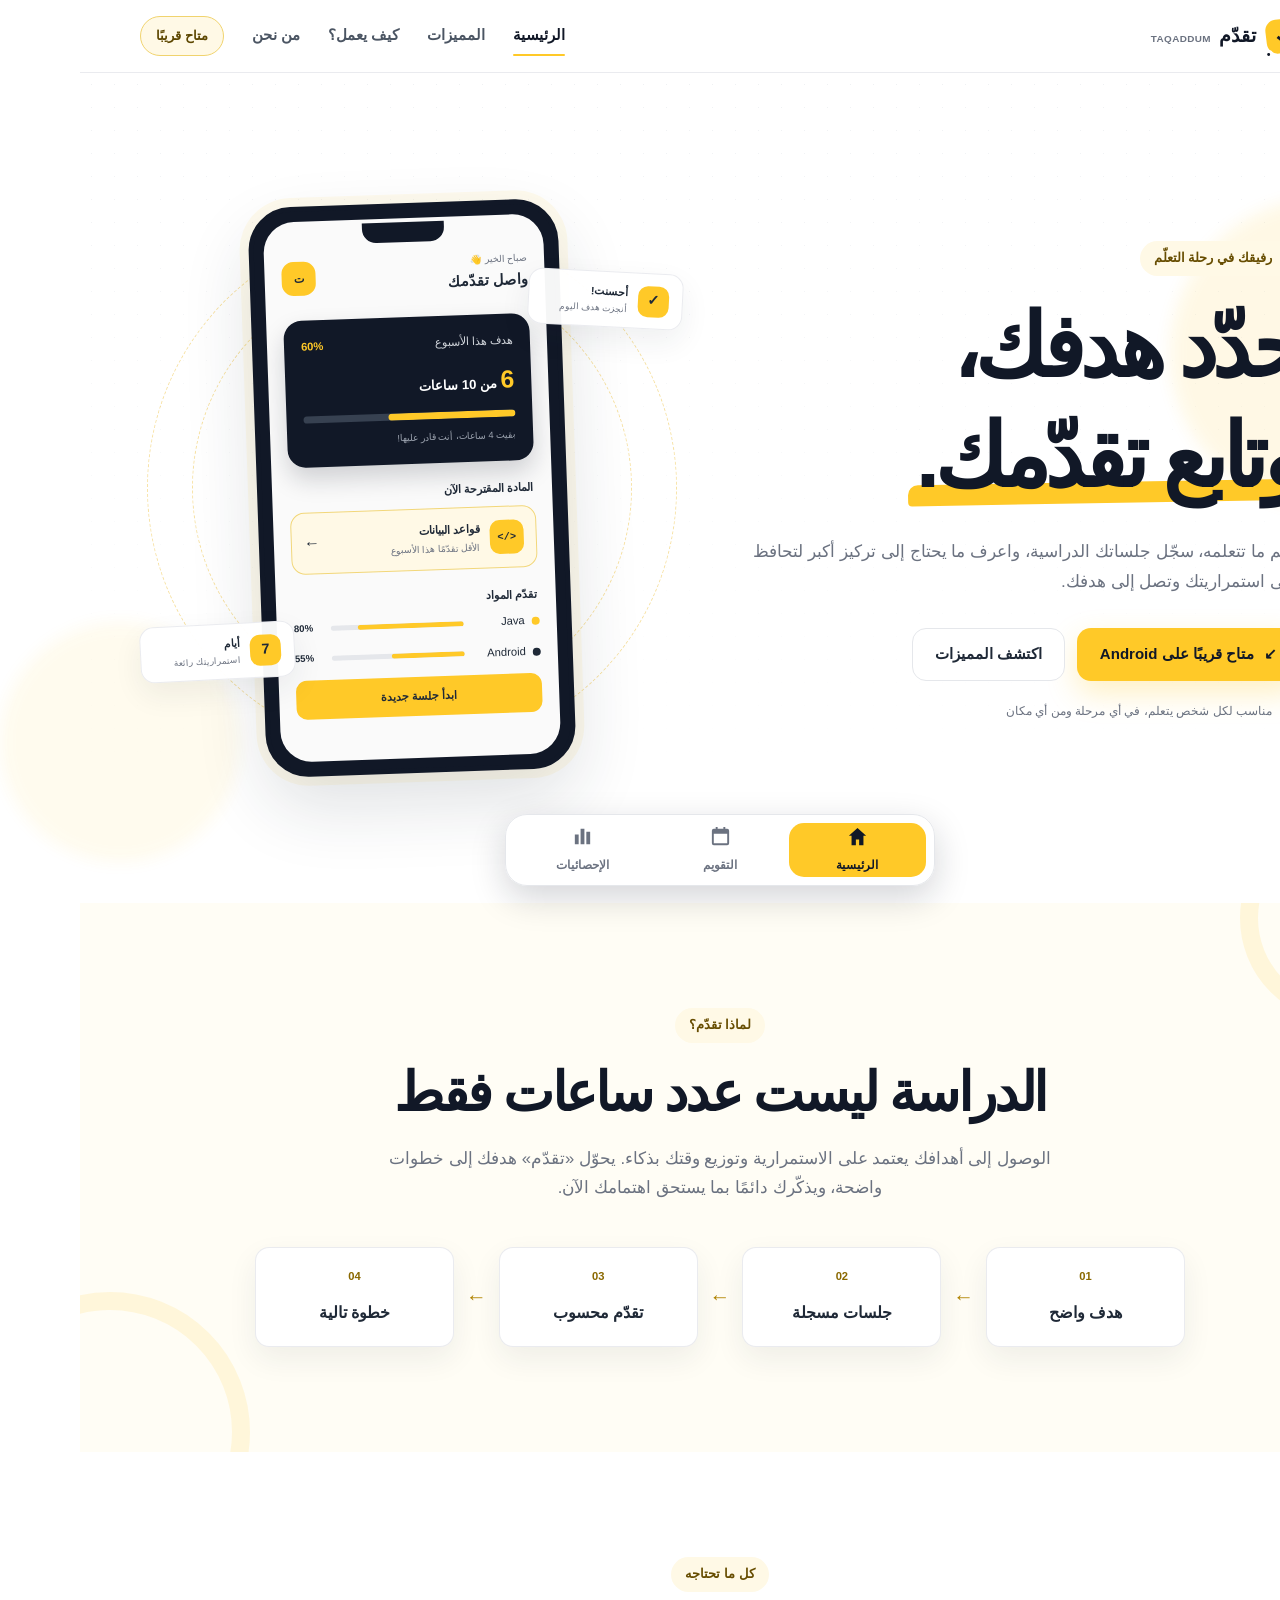
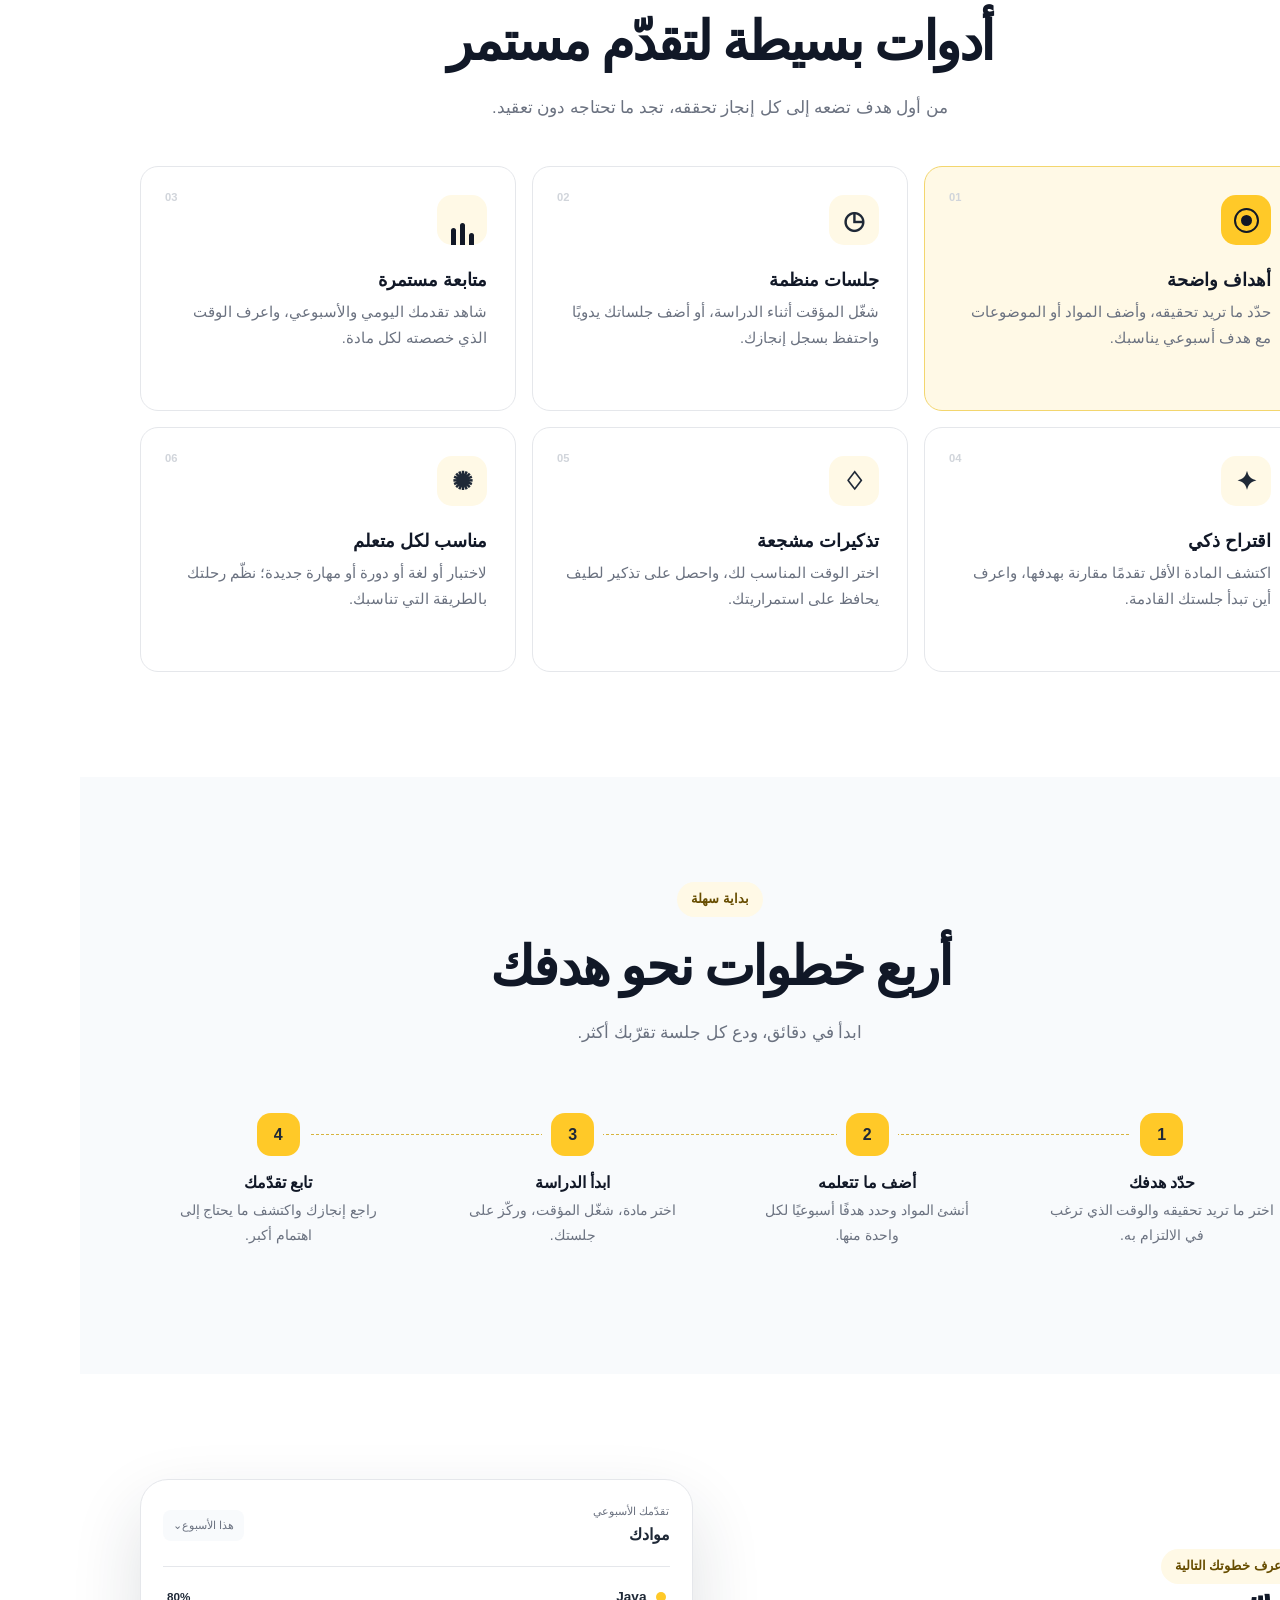
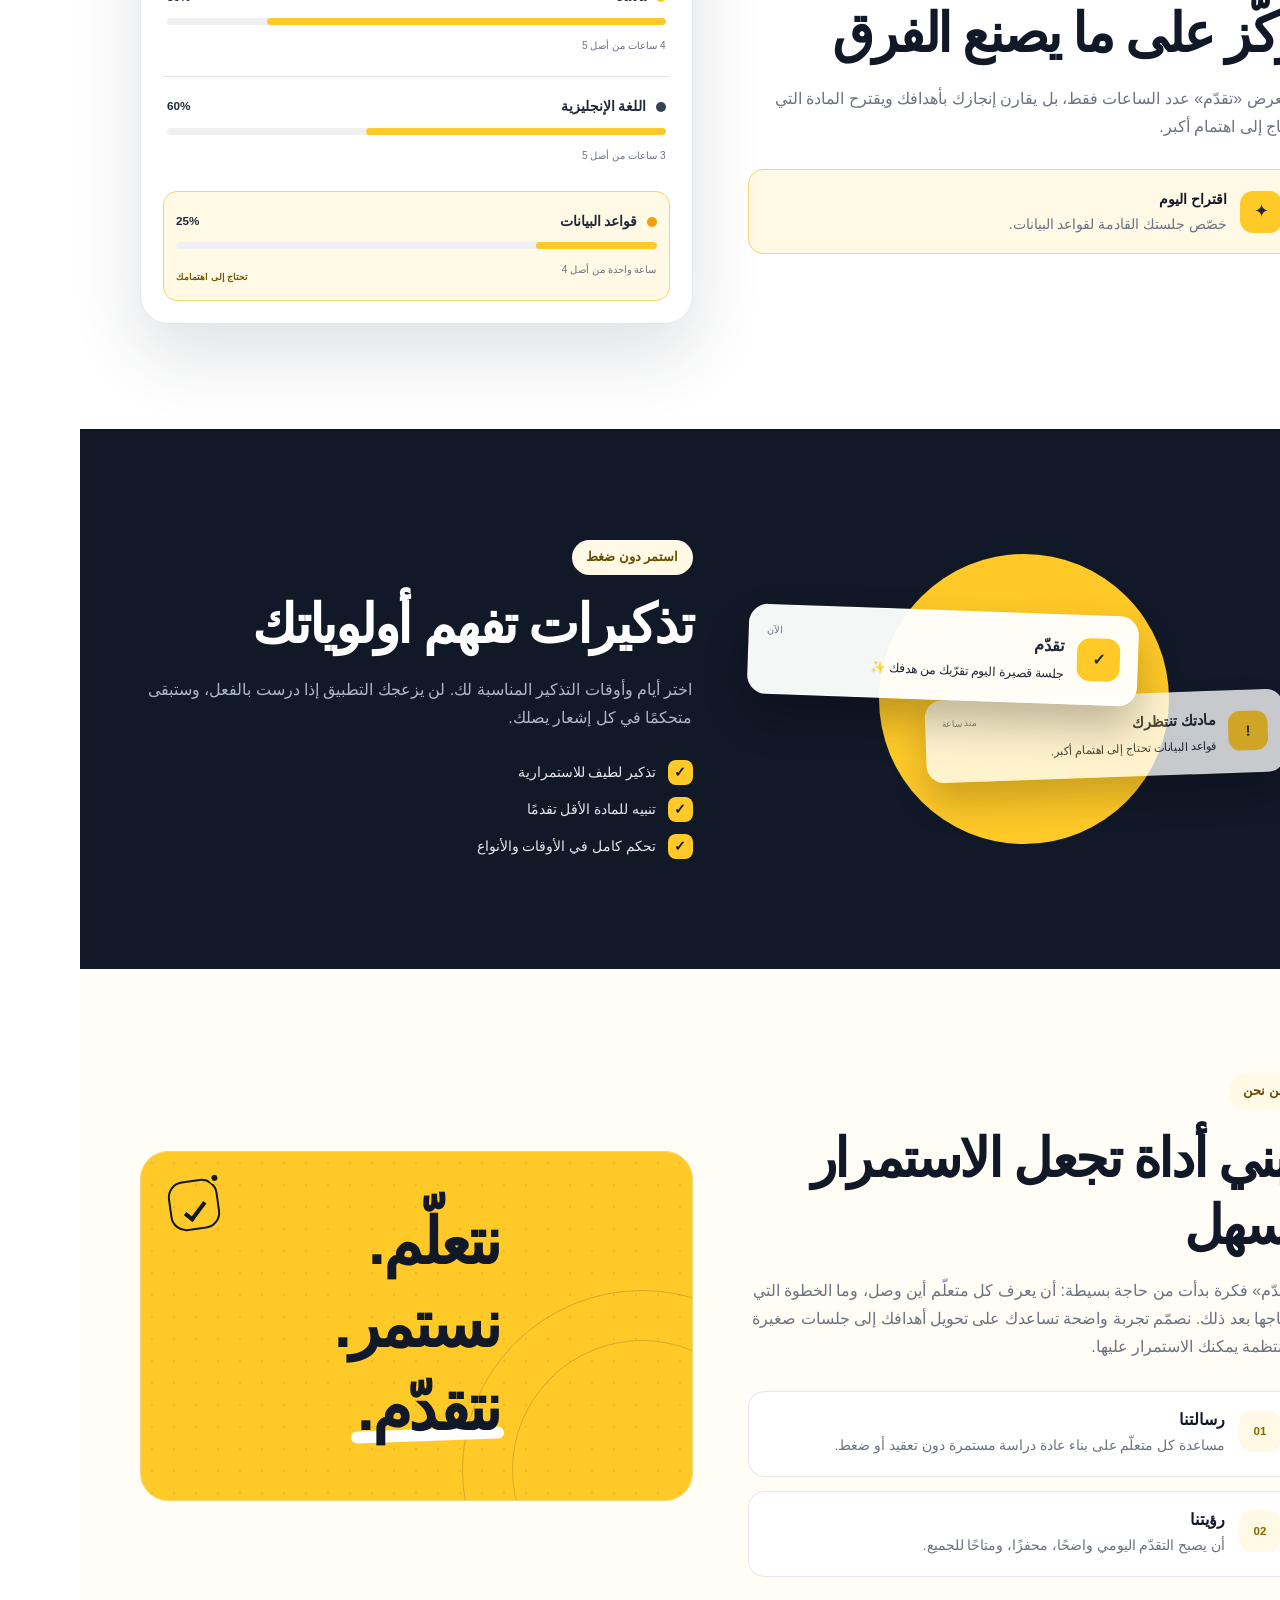
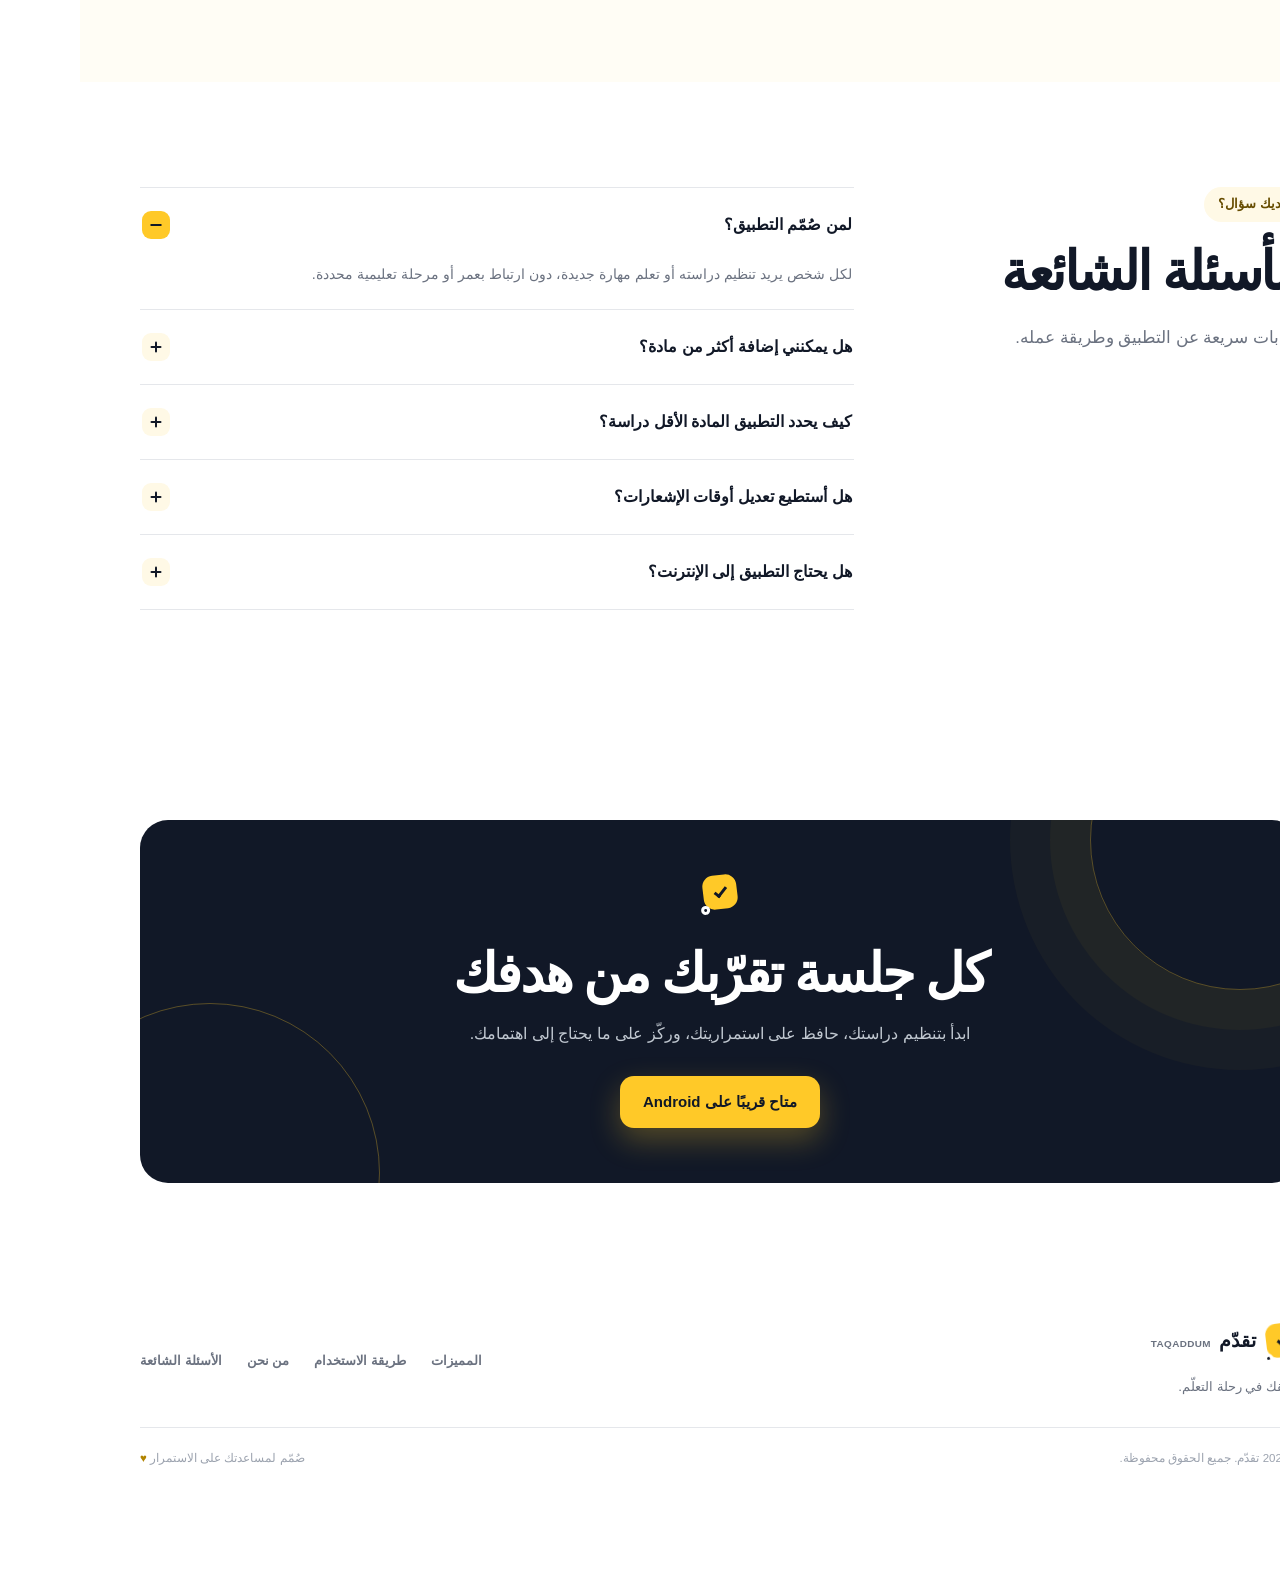
==== commit dd25b098: "Add app navigation and stabilize Android build" ====
--- a/index.html
+++ b/index.html
@@ -22,7 +22,7 @@
 
   <header class="site-header">
     <div class="container header-inner">
-      <a class="brand" href="#top" aria-label="تقدّم، الصفحة الرئيسية">
+      <a class="brand" href="index.html" aria-label="تقدّم، الصفحة الرئيسية">
         <span class="brand-mark" aria-hidden="true"><span></span></span>
         <span class="brand-name">تقدّم <bdi lang="en">Taqaddum</bdi></span>
       </a>
@@ -30,10 +30,10 @@
         <span></span><span></span><span></span>
       </button>
       <nav id="main-navigation" class="site-nav" aria-label="التنقل الرئيسي">
-        <a href="#features">المميزات</a>
-        <a href="#how-it-works">كيف يعمل؟</a>
-        <a href="#about">من نحن</a>
-        <a href="#faq">الأسئلة الشائعة</a>
+        <a href="index.html" aria-current="page">الرئيسية</a>
+        <a href="features.html">المميزات</a>
+        <a href="how-it-works.html">كيف يعمل؟</a>
+        <a href="about.html">من نحن</a>
         <span class="nav-status" aria-label="التطبيق متاح قريبًا">متاح قريبًا</span>
       </nav>
     </div>
@@ -50,7 +50,7 @@
           <p>نظّم ما تتعلمه، سجّل جلساتك الدراسية، واعرف ما يحتاج إلى تركيز أكبر لتحافظ على استمراريتك وتصل إلى هدفك.</p>
           <div class="hero-actions">
             <button class="button button-primary" type="button" disabled><span aria-hidden="true">↙</span> متاح قريبًا على Android</button>
-            <a class="button button-secondary" href="#features">اكتشف المميزات</a>
+            <a class="button button-secondary" href="features.html">اكتشف المميزات</a>
           </div>
           <p class="hero-note"><span aria-hidden="true">✓</span> مناسب لكل شخص يتعلم، في أي مرحلة ومن أي مكان</p>
         </div>
@@ -223,10 +223,25 @@
 
   <footer class="site-footer">
     <div class="container footer-main">
-      <div><a class="brand" href="#top" aria-label="تقدّم، العودة إلى أعلى الصفحة"><span class="brand-mark" aria-hidden="true"><span></span></span><span class="brand-name">تقدّم <bdi lang="en">Taqaddum</bdi></span></a><p>رفيقك في رحلة التعلّم.</p></div>
-      <nav aria-label="روابط التذييل"><a href="#features">المميزات</a><a href="#how-it-works">طريقة الاستخدام</a><a href="#about">من نحن</a><a href="#faq">الأسئلة الشائعة</a></nav>
+      <div><a class="brand" href="index.html" aria-label="تقدّم، الصفحة الرئيسية"><span class="brand-mark" aria-hidden="true"><span></span></span><span class="brand-name">تقدّم <bdi lang="en">Taqaddum</bdi></span></a><p>رفيقك في رحلة التعلّم.</p></div>
+      <nav aria-label="روابط التذييل"><a href="features.html">المميزات</a><a href="how-it-works.html">طريقة الاستخدام</a><a href="about.html">من نحن</a><a href="about.html#faq">الأسئلة الشائعة</a></nav>
     </div>
     <div class="container footer-bottom"><p>© 2026 تقدّم. جميع الحقوق محفوظة.</p><p>صُمّم لمساعدتك على الاستمرار <span aria-hidden="true">♥</span></p></div>
   </footer>
+
+  <nav class="app-bottom-nav" aria-label="صفحات التطبيق">
+    <a class="is-active" href="index.html" aria-current="page">
+      <svg viewBox="0 0 24 24" aria-hidden="true"><path d="M3 11.2 12 3l9 8.2h-2.8V21h-4.5v-6h-3.4v6H5.8v-9.8Z"/></svg>
+      <span>الرئيسية</span>
+    </a>
+    <a href="calendar.html">
+      <svg viewBox="0 0 24 24" aria-hidden="true"><path d="M7 2h2v2h6V2h2v2h2a2 2 0 0 1 2 2v13a2 2 0 0 1-2 2H5a2 2 0 0 1-2-2V6a2 2 0 0 1 2-2h2Zm-2 7v10h14V9Z"/></svg>
+      <span>التقويم</span>
+    </a>
+    <a href="statistics.html">
+      <svg viewBox="0 0 24 24" aria-hidden="true"><path d="M4 20h4V10H4Zm6 0h4V4h-4Zm6 0h4V7h-4Z"/></svg>
+      <span>الإحصائيات</span>
+    </a>
+  </nav>
 </body>
 </html>
--- a/css/style.css
+++ b/css/style.css
@@ -112,7 +112,29 @@
 .site-nav a { position: relative; padding-block: 7px; }
 .site-nav a::after { position: absolute; right: 0; bottom: 0; width: 0; height: 2px; border-radius: 2px; background: var(--yellow); content: ""; transition: width .2s; }
 .site-nav a:hover::after, .site-nav a:focus-visible::after { width: 100%; }
+.site-nav a[aria-current="page"] { color: var(--ink-deep); }
+.site-nav a[aria-current="page"]::after { width: 100%; }
 .nav-status { padding: 8px 15px; border: 1px solid #f0d36e; border-radius: 99px; color: #5d4700; background: var(--yellow-soft); font-size: .8rem; }
+
+/* Inner pages */
+.page-hero { padding-block: 85px 75px; overflow: hidden; background: var(--yellow-pale); text-align: center; }
+.page-hero::before { position: absolute; inset: 0; background-image: radial-gradient(rgba(17, 24, 39, .13) .7px, transparent .7px); background-size: 23px 23px; content: ""; opacity: .35; }
+.page-hero .container { position: relative; }
+.page-hero h1 { max-width: 780px; margin: 16px auto 20px; font-size: clamp(2.5rem, 8vw, 4.8rem); }
+.page-hero p { max-width: 680px; margin-inline: auto; color: var(--muted); font-size: 1.08rem; }
+.page-hero-actions { display: flex; flex-wrap: wrap; justify-content: center; gap: 12px; margin-top: 28px; }
+.content-section { padding-block: 85px; }
+.content-section.alt { background: var(--surface); }
+.detail-grid { display: grid; gap: 18px; margin-top: 38px; }
+.detail-card { padding: 28px; border: 1px solid var(--line); border-radius: var(--radius); background: var(--white); }
+.detail-card > span { display: grid; width: 46px; height: 46px; margin-bottom: 18px; place-items: center; border-radius: 14px; background: var(--yellow); font-weight: 900; }
+.detail-card h3 { margin-bottom: 8px; }
+.detail-card p { margin: 0; color: var(--muted); }
+.journey-list { display: grid; gap: 18px; max-width: 850px; margin: 40px auto 0; padding: 0; list-style: none; }
+.journey-list li { display: grid; grid-template-columns: 54px 1fr; gap: 18px; padding: 24px; border: 1px solid var(--line); border-radius: var(--radius); background: var(--white); }
+.journey-list > li > span { display: grid; width: 54px; height: 54px; place-items: center; border-radius: 16px; background: var(--yellow); font-weight: 900; }
+.journey-list h3 { margin-bottom: 5px; }
+.journey-list p { margin: 0; color: var(--muted); }
 
 /* Hero */
 .hero { min-height: calc(100vh - 72px); display: flex; align-items: center; padding-block: 70px 100px; isolation: isolate; }
@@ -340,6 +362,37 @@
 .footer-bottom p { margin: 0; }
 .footer-bottom span { color: #b18400; }
 
+/* App bottom navigation */
+.app-bottom-nav {
+  position: fixed;
+  z-index: 100;
+  right: 50%;
+  bottom: 14px;
+  display: grid;
+  width: min(calc(100% - 28px), 430px);
+  grid-template-columns: repeat(3, 1fr);
+  padding: 8px;
+  border: 1px solid var(--line);
+  border-radius: 22px;
+  background: rgba(255, 255, 255, .96);
+  box-shadow: 0 12px 35px rgba(17, 24, 39, .18);
+  transform: translateX(50%);
+  backdrop-filter: blur(14px);
+}
+.app-bottom-nav a { display: grid; min-height: 54px; gap: 3px; place-items: center; border-radius: 15px; color: var(--muted); font-size: .72rem; font-weight: 800; }
+.app-bottom-nav svg { width: 23px; height: 23px; fill: currentColor; }
+.app-bottom-nav a:hover, .app-bottom-nav a:focus-visible { color: var(--ink-deep); background: var(--yellow-soft); }
+.app-bottom-nav a.is-active { color: var(--ink-deep); background: var(--yellow); }
+body { padding-bottom: 92px; }
+.app-page { min-height: 100vh; background: var(--surface); }
+.app-page-main { width: min(calc(100% - 40px), 760px); margin-inline: auto; padding-block: 70px 130px; }
+.app-page-main h1 { margin: 12px 0 8px; font-size: clamp(2.4rem, 9vw, 4rem); }
+.app-page-main > p { color: var(--muted); }
+.empty-app-card { display: grid; min-height: 310px; margin-top: 38px; padding: 32px; place-content: center; border: 1px solid var(--line); border-radius: 26px; background: var(--white); box-shadow: var(--shadow-sm); text-align: center; }
+.empty-app-card > span { font-size: 3rem; }
+.empty-app-card h2 { margin: 18px 0 8px; font-size: 1.35rem; }
+.empty-app-card p { margin: 0; color: var(--muted); }
+
 /* Responsive */
 @media (max-width: 767px) {
   .js .menu-toggle { display: block; }
@@ -358,6 +411,7 @@
   .hero-actions { flex-direction: row; justify-content: center; }
   .floating-chip { display: flex; }
   .feature-grid, .steps-list { grid-template-columns: repeat(2, minmax(0, 1fr)); }
+  .detail-grid { grid-template-columns: repeat(2, minmax(0, 1fr)); }
   .footer-main, .footer-bottom { flex-direction: row; align-items: center; justify-content: space-between; }
 }
 
@@ -380,6 +434,7 @@
   .hero-note { justify-content: flex-start; }
   .phone-stage { min-height: 620px; }
   .feature-grid { grid-template-columns: repeat(3, minmax(0, 1fr)); }
+  .detail-grid { grid-template-columns: repeat(3, minmax(0, 1fr)); }
   .steps-list { position: relative; grid-template-columns: repeat(4, minmax(0, 1fr)); }
   .steps-list::before { position: absolute; z-index: 0; top: 43px; right: 10%; left: 10%; border-top: 1px dashed #d7b43d; content: ""; }
   .steps-list li { z-index: 1; flex-direction: column; border: 0; background: transparent; text-align: center; }
